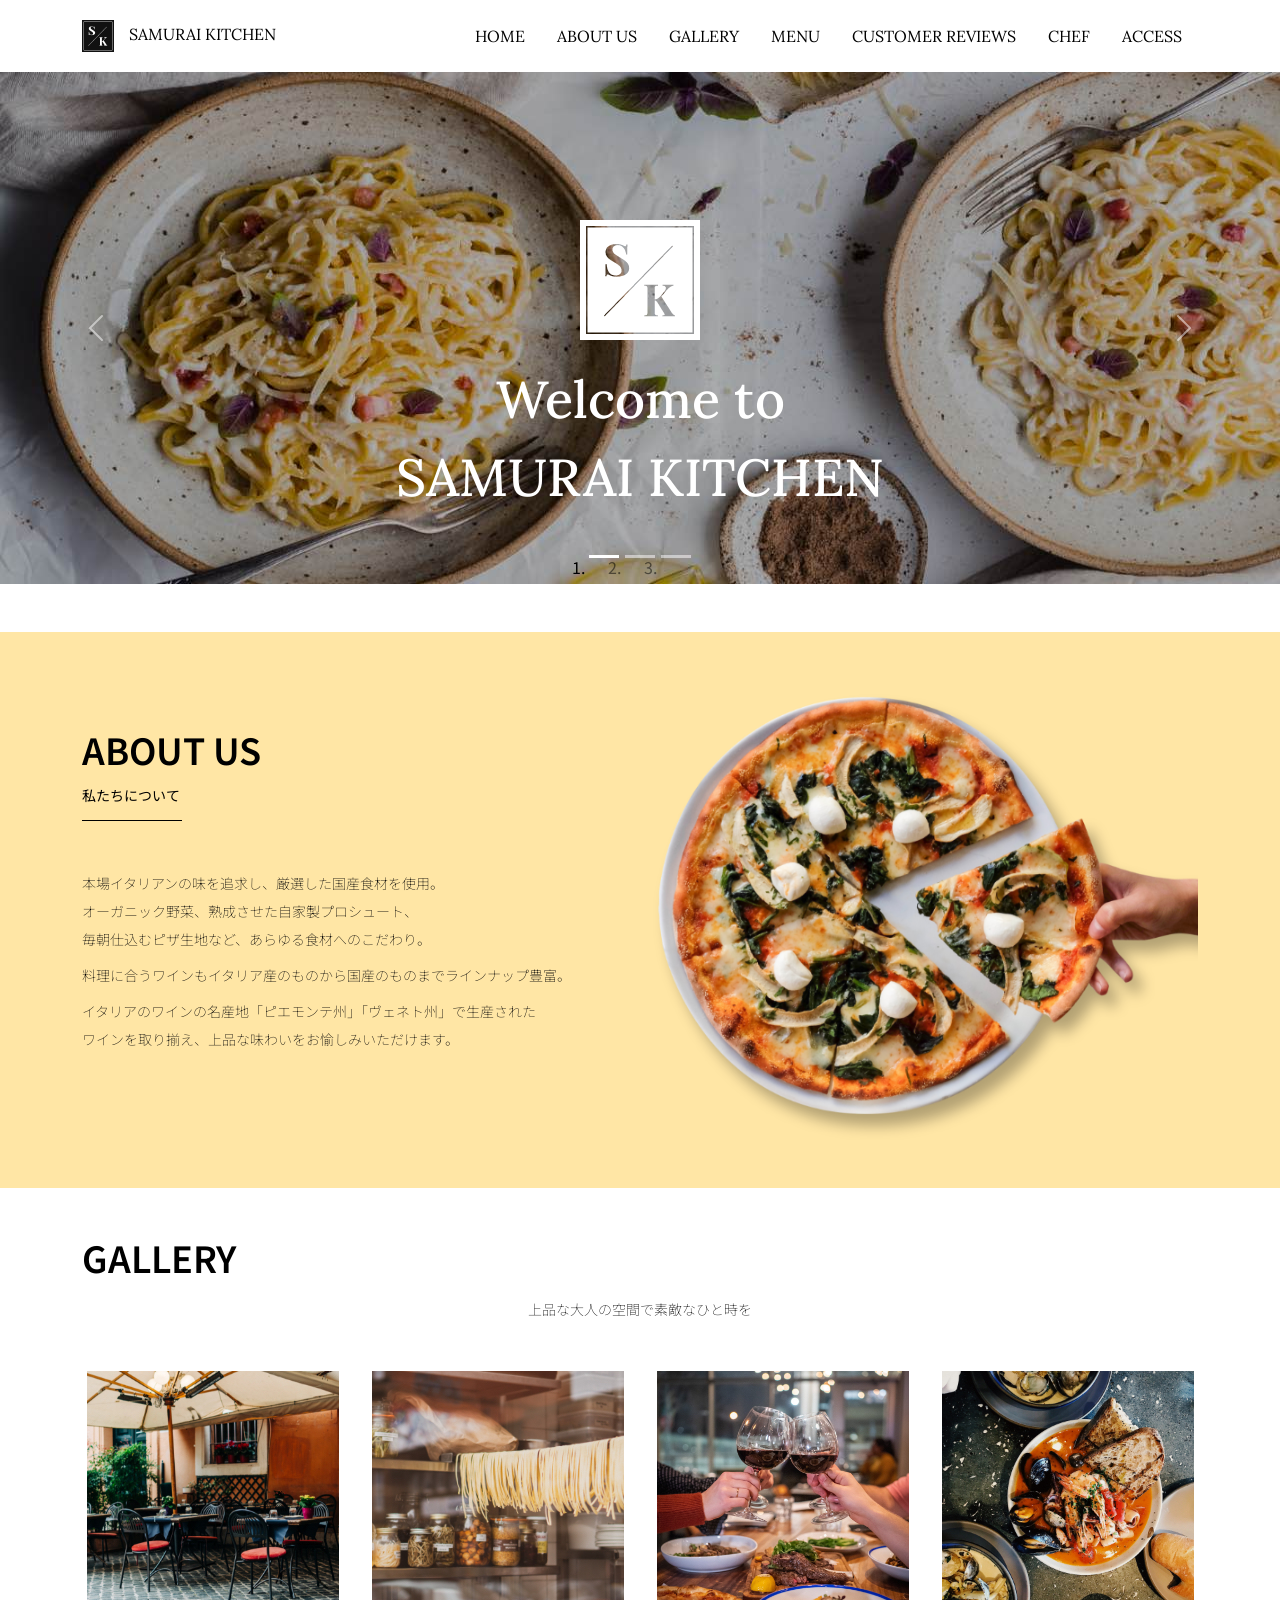
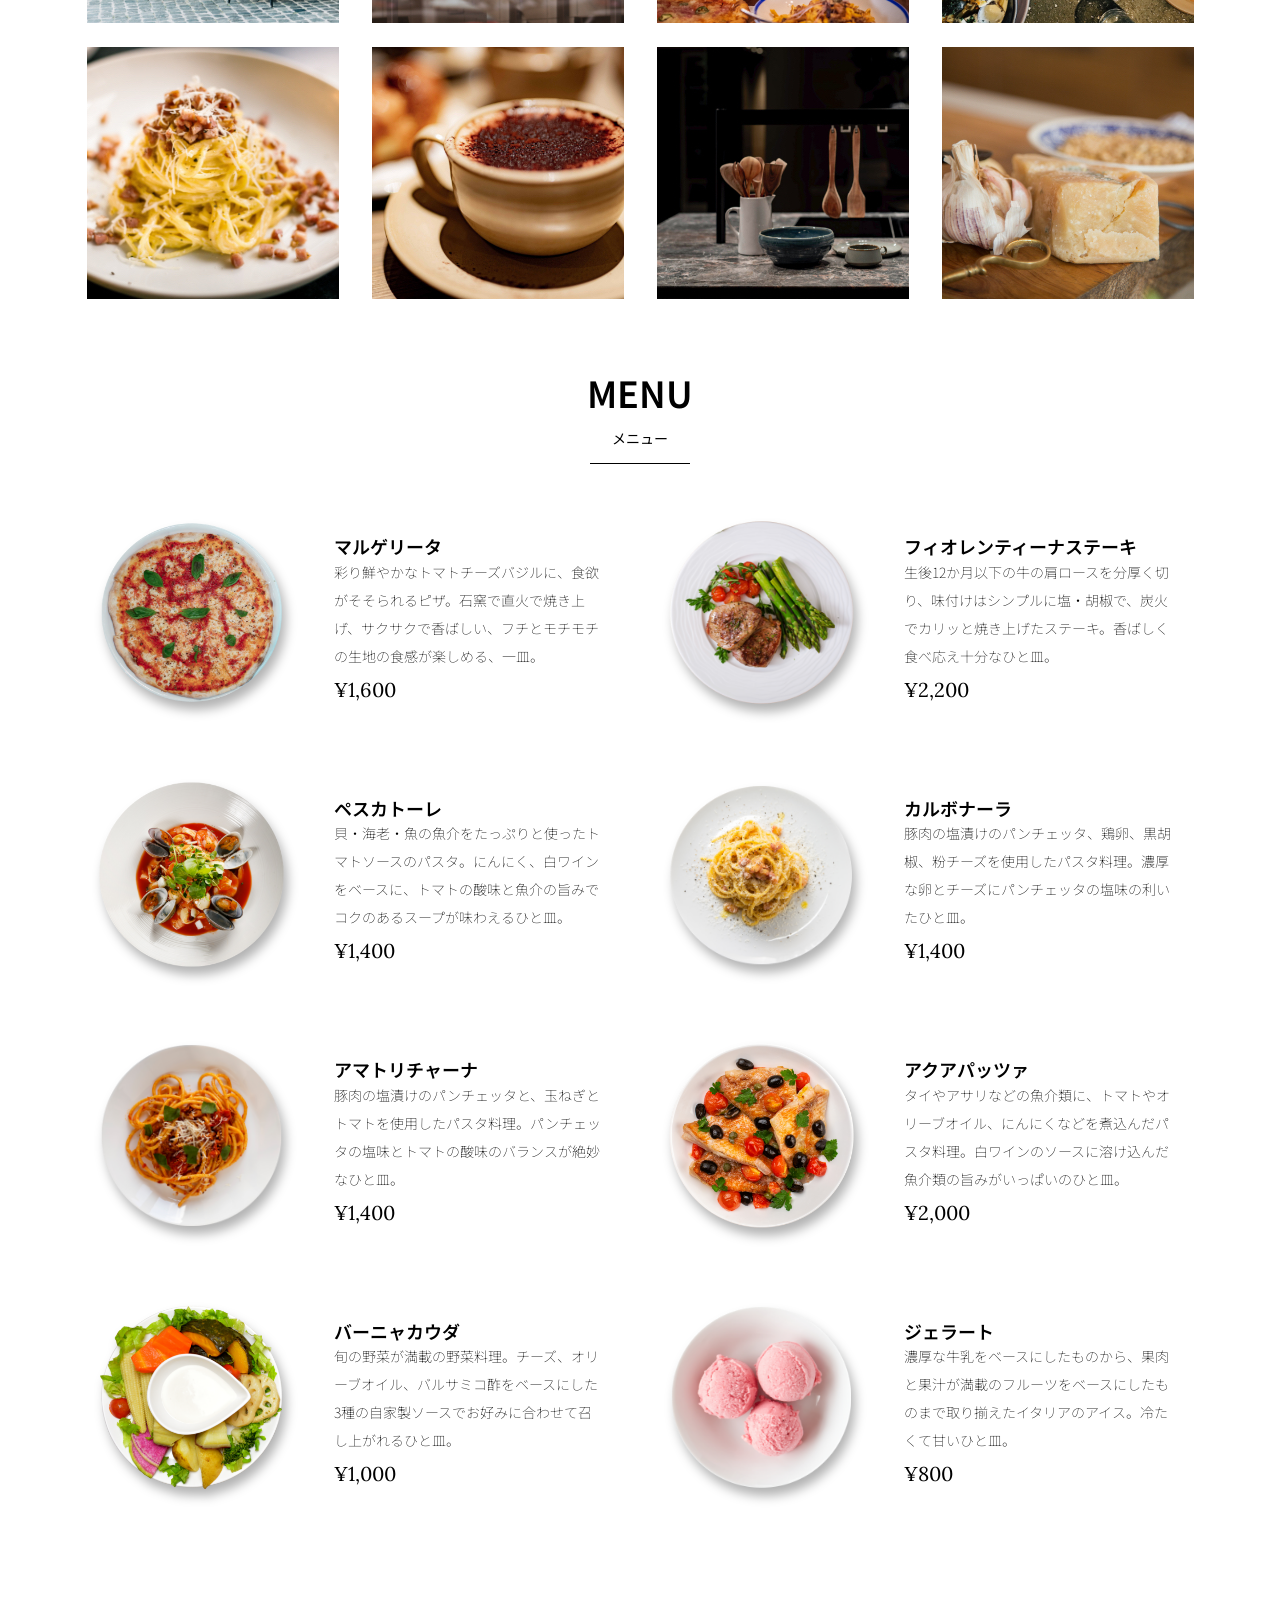
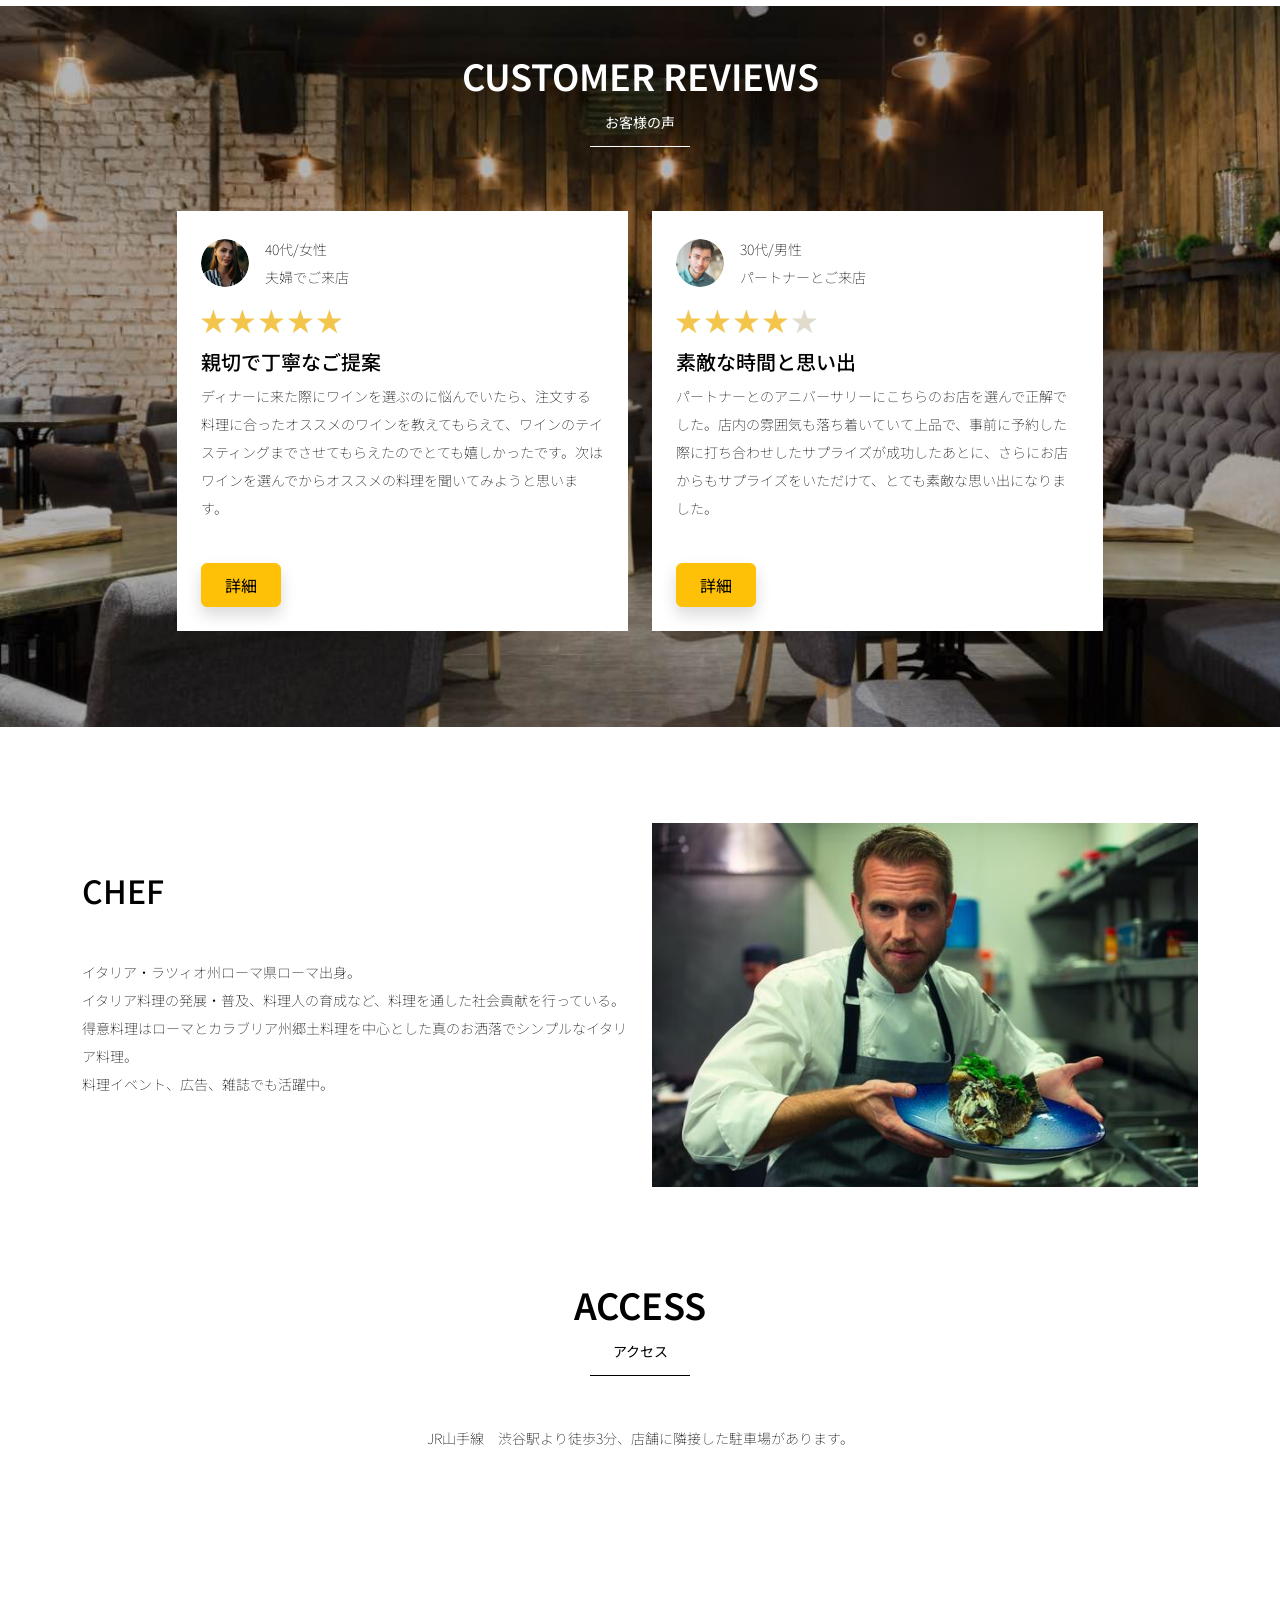
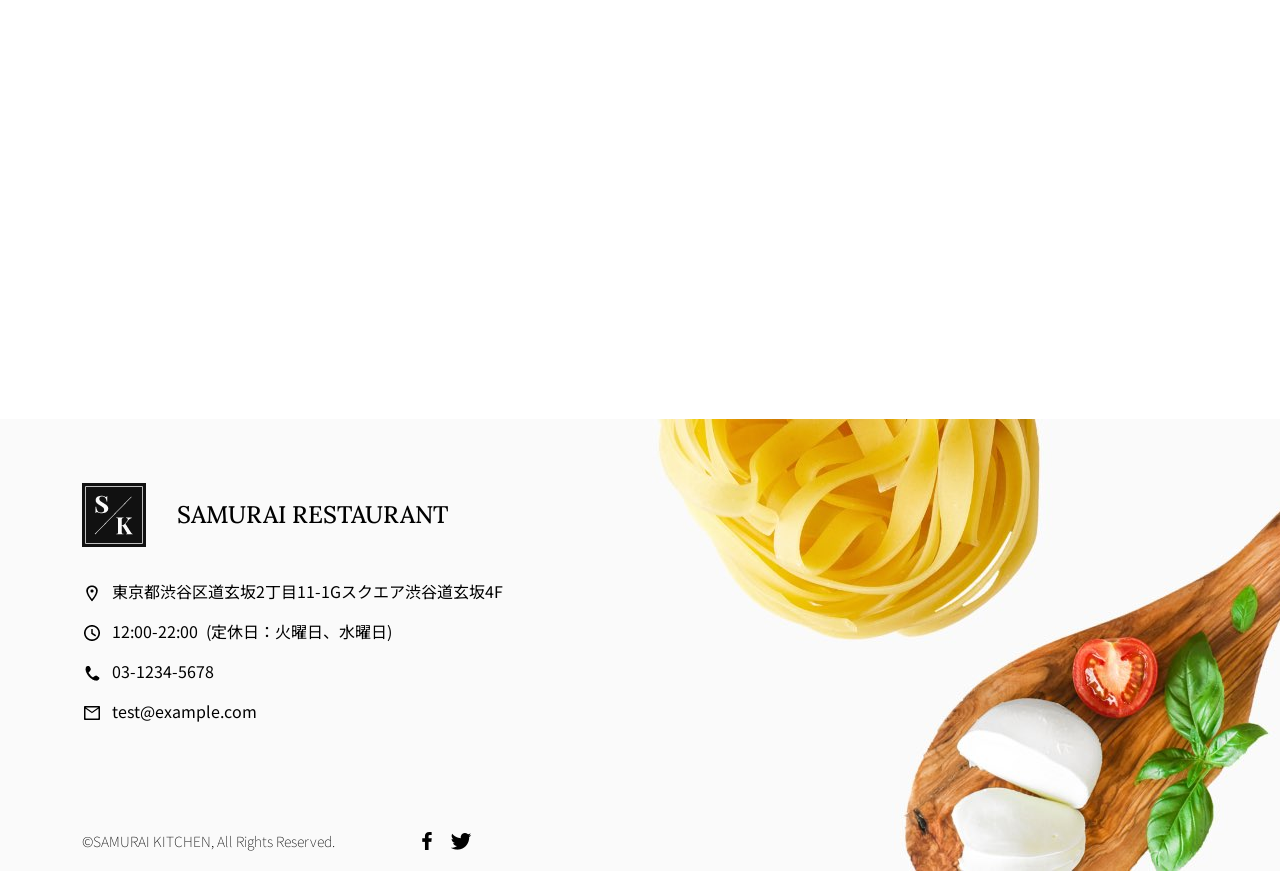
==== kadai_015/index.html @ dfa83aef "Add files via upload" ====
<!doctype html>
<html lang="ja">

<head>
  <meta charset="utf-8">
  <meta name="viewport" content="width=device-width, initial-scale=1">
  <meta name="description" content="">
  <meta name="author" content="SAMURAI ENGINEER">
  <title>SAMURAI XD_HTML教材</title>
  <!-- ************************************************ bootstrap.min.cssの読み込み -->
  <link href="https://cdn.jsdelivr.net/npm/bootstrap@5.0.0-beta1/dist/css/bootstrap.min.css" rel="stylesheet"
    integrity="sha384-giJF6kkoqNQ00vy+HMDP7azOuL0xtbfIcaT9wjKHr8RbDVddVHyTfAAsrekwKmP1" crossorigin="anonymous">
  <!-- ************************************************ bootstrap.bundle.min.jsの読み込み -->
  <script src="https://cdn.jsdelivr.net/npm/bootstrap@5.0.0-beta1/dist/js/bootstrap.bundle.min.js"
    integrity="sha384-ygbV9kiqUc6oa4msXn9868pTtWMgiQaeYH7/t7LECLbyPA2x65Kgf80OJFdroafW" crossorigin="anonymous" defer>
  </script>

  <!-- ************************************************ Google Font読み込み -->
  <link rel="preconnect" href="https://fonts.gstatic.com">
  <link href="https://fonts.googleapis.com/css2?family=Lora&display=swap" rel="stylesheet">
  <link href="https://fonts.googleapis.com/css2?family=Noto+Sans+JP:wght@300&display=swap" rel="stylesheet">
  <!-- ************************************************ Font Awesome -->
  <link rel="stylesheet" href="https://use.fontawesome.com/releases/v5.1.0/css/all.css"
    integrity="sha384-lKuwvrZot6UHsBSfcMvOkWwlCMgc0TaWr+30HWe3a4ltaBwTZhyTEggF5tJv8tbt" crossorigin="anonymous">
  <!-- ************************************************今回作成する styles.cssの読み込み -->
  <link href="stylesheet/style.css" rel="stylesheet">
  <!-- ************************************************  -->
</head>

<body>
  <main>
        <!-- ナビゲーションバー開始 -->
   <nav class="navbar navbar-expand-lg">
     <div class="container">
       <a class="navbar-brand my_navbar_brand">
         <img class="img-fluid navbar_brand_logo" src="img/site_logo.png" alt="サイトアイコン"><span>SAMURAI KITCHEN</span>
       </a>
       <div class="navbar-toggler hamburger_menu" data-bs-toggle="collapse" data-bs-target="#navbarNav"
         　aria-controls="navbarNav" aria-expanded="false" aria-label="Toggle navigation">
         <input type="checkbox" id="hamburger_btn_check">
         <label for="hamburger_btn_check" class="hamburger_btn">
           <img class="btn_open" src="img/button_open.png" alt="ナビゲーションバーのボタン">
           <img class="btn_close" src="img/button_close.png" alt="ナビゲーションバーのボタン">
         </label>
       </div>
       <div class="collapse navbar-collapse justify-content-end" id="navbarNav">
         <ul class="navbar-nav">
           <li class="nav-item px-2">
             <a class="nav-link my_nav_link my-2" aria-current="page" href="#">HOME</a>
           </li>

           <li class="nav-item px-2">
             <a class="nav-link my_nav_link my-2" href="#about">ABOUT US</a>
           </li>

           <li class="nav-item px-2">
             <a class="nav-link my_nav_link my-2" href="#gallery">GALLERY</a>
           </li>

           <li class="nav-item px-2">
             <a class="nav-link my_nav_link my-2" href="#menu">MENU</a>
           </li>

           <li class="nav-item px-2">
             <a class="nav-link my_nav_link my-2" href="#review">CUSTOMER REVIEWS</a>
           </li>

            <li class="nav-item px-2">
             <a class="nav-link my_nav_link my-2" href="#chef">CHEF</a>
           </li>

           <li class="nav-item px-2">
             <a class="nav-link my_nav_link my-2" href="#access">ACCESS</a>
           </li>
             
         </ul>
       </div>
     </div>
   </nav>
<!-- ナビゲーションバー終了 -->
  <!-- カルーセル開始 -->

   <!-- カルーセル部分 -->
   <!-- idのmyCarouselはインジケーター部分のdata-bs-targetと紐付く必要がある。mb-5で下方向に余白追加。 -->
   <div id="myCarousel" class="carousel slide mb-5" data-bs-ride="carousel">

     <!-- インジケーター部分 -->
     <ol class="carousel-indicators">
       <!-- この箇所と前述のidは紐付いている。data-bs-slide-toの番号がカルーセルの順番。 -->
       <li data-bs-target="#myCarousel" data-bs-slide-to="0" class="active"></li>
       <li data-bs-target="#myCarousel" data-bs-slide-to="1"></li>
       <li data-bs-target="#myCarousel" data-bs-slide-to="2"></li>
     </ol>

 

  <!-- carousel-inner -->
  <div class="carousel-inner">
    <div class="carousel-item active">
      <img src="img/slider-1.jpg" alt="SAMURAI KITCHEN-1">
      <div class="carousel-caption">
        <h1 class="my_carousel_caption">
          Welcome to<br>
          SAMURAI KITCHEN
        </h1>
      </div>
    </div>

    <div class="carousel-item">
      <img src="img/slider-2.jpg" alt="サンプル画像">
      <div class="carousel-caption">
        <h1 class="my_carousel_caption">
          The fabulous combination of&nbsp;wine&nbsp;and&nbsp;food
        </h1>
      </div>
    </div>

    <div class="carousel-item">
      <img src="img/slider-3.jpg" alt="サンプル画像">
      <div class="carousel-caption">
        <h1 class="my_carousel_caption">
          Get the Italian taste<br>
          at the SAMURAI&nbsp;KITCHEN
        </h1>
      </div>
    </div>
  </div>

  <!-- コントロールボタン 左側 -->
  <a class="carousel-control-prev" href="#myCarousel" role="button" data-bs-slide="prev">
    <span class="carousel-control-prev-icon" aria-hidden="true"></span>
    <span class="visually-hidden">Previous</span>
  </a>

  <!-- コントロールボタン 右側 -->
  <a class="carousel-control-next" href="#myCarousel" role="button" data-bs-slide="next">
    <span class="carousel-control-next-icon" aria-hidden="true"></span>
    <span class="visually-hidden">Next</span>
  </a>
</div>
<!-- カルーセル終了 -->
 

    <!-- ************************************************ アバウトセクション開
      -->
   
    <section class="about_us_bg" id="about">
      
<!--コンテンツの中央揃え。上下方向にパディング（サイズ5）。下方向にマージン（サイズ5）。 -->
     <div class="container py-5 mb-5">

       <!-- rowクラス（行） -->
       <div class="row">

         <!-- 左側カラム（6/12分割） -->
         <div class="col-lg-6 text-left">

           <!-- 上下方向にパディング（サイズ5） -->
           <div class="py-5">

             <!-- 下方向にマージン（サイズ5） -->
             <h2 class="section_title about mb-5">
               ABOUT US
             </h2>
             <!-- 下方向にマージン（サイズ2） -->
             <p class="mb-2">
               本場イタリアンの味を追求し、厳選した国産食材を使用。<br>
               オーガニック野菜、熟成させた自家製プロシュート、<br>
               毎朝仕込むピザ生地など、あらゆる食材へのこだわり。<br>
             </p>

             <!-- 下方向にマージン（サイズ2） -->
             <p class="mb-2">
               料理に合うワインもイタリア産のものから国産のものまでラインナップ豊富。<br>
             </p>

             <!-- 下方向にマージン（サイズ2） -->
             <p class="mb-2">
               イタリアのワインの名産地「ピエモンテ州」「ヴェネト州」で生産された<br>
               ワインを取り揃え、上品な味わいをお愉しみいただけます。<br>
             </p>
           </div>
         </div>

         <!-- 右側カラム（6/12分割） -->
         <div class="col-lg-6">

           <!-- 画像を配置 -->
           <img src="img/img-about-us.png" class="img-fluid" alt="pizza">
         </div>
       </div>
     </div>

    </section>
    <!-- ************************************************ アバウトセクション終了 -->

    <!-- ************************************************ ギャラリーセクション開始 -->
    <section id="gallery">
<div class="container mb-5">
       <h2 class="mb-3 section_title">GALLERY</h2>
       <p class="text-center mb-5">
         上品な大人の空間で素敵なひと時を
       </p>

       <div class="row">
         <div class="col-6 col-lg-3 mb-4 d-flex justify-content-center">
           <img class="img-fluid" src="img/gallery-1.jpg" alt="サンプル画像">
         </div>

         <div class="col-6 col-lg-3 mb-4 d-flex justify-content-center">
           <img class="img-fluid" src="img/gallery-2.jpg" alt="サンプル画像">
         </div>

         <div class="col-6 col-lg-3 mb-4 d-flex justify-content-center">
           <img class="img-fluid" src="img/gallery-3.jpg" alt="サンプル画像">
         </div>

        <div class="col-6 col-lg-3 mb-4 d-flex justify-content-center">
           <img class="img-fluid" src="img/gallery-4.jpg" alt="サンプル画像">
         </div>

         <div class="col-6 col-lg-3 mb-4 d-flex justify-content-center">
           <img class="img-fluid" src="img/gallery-5.jpg" alt="サンプル画像">
         </div>

         <div class="col-6 col-lg-3 mb-4 d-flex justify-content-center">
           <img class="img-fluid" src="img/gallery-6.jpg" alt="サンプル画像">
         </div>

         <div class="col-6 col-lg-3 mb-4 d-flex justify-content-center">
           <img class="img-fluid" src="img/gallery-7.jpg" alt="サンプル画像">
         </div>

         <div class="col-6 col-lg-3 mb-4 d-flex justify-content-center">
           <img class="img-fluid" src="img/gallery-8.jpg" alt="サンプル画像">
         </div>

       </div>
     </div>
    </section>
    <!-- ************************************************ ギャラリーセクション終了 -->
 
    <!-- ************************************************ メニューセクション -->
    <section id="menu">


      <!-- メニューセクション -->
    <section id="menu">
      <div class="container">
        <div class="row">
          <div class="col-lg-12">
            <h2 class="section_title menu text-center mb-5">MENU</h2>
          </div>
        </div>
      </div>

      <div class="container mb-5">
        <div class="row">
          <div class="col-12 col-lg-6">
            <div class="row g-0 mb-4">
              <div class="col-12 col-lg-5 text-center">
                <img src="img/margherita.png" class="img-fluid" alt="マルゲリータ">
              </div>
              <div class="col-12 col-lg-7 p-4">
              <h4 class="mb-0 menu_title">マルゲリータ</h4>
                <p class="my-auto">彩り鮮やかなトマトチーズバジルに、食欲がそそられるピザ。石窯で直火で焼き上げ、サクサクで香ばしい、フチとモチモチの生地の食感が楽しめる、一皿。</p>
                <p class="menu_price">¥1,600</p>
              </div>
            </div>
          </div>

          <div class="col-12 col-lg-6">
            <div class="row g-0 mb-4">
              <div class="col-12 col-lg-5 text-center">
              <img src="img/steak.png" class="img-fluid" alt="フィオレンティーナステーキ">
              </div>
              <div class="col-12 col-lg-7 p-4">
                <h4 class="mb-0 menu_title">フィオレンティーナステーキ</h4>
                <p class="my-auto">生後12か月以下の牛の肩ロースを分厚く切り、味付けはシンプルに塩・胡椒で、炭火でカリッと焼き上げたステーキ。香ばしく食べ応え十分なひと皿。</p>
                <p class="menu_price">¥2,200</p>
              </div>
            </div>
          </div>

          <div class="col-12 col-lg-6">
            <div class="row g-0 mb-4">
              <div class="col-12 col-lg-5 text-center">
                <img src="img/pescatore.png" class="img-fluid" alt="ペスカトーレ">
              </div>
              <div class="col-12 col-lg-7 p-4">
                <h4 class="mb-0 menu_title">ペスカトーレ</h4>
                <p class="my-auto">貝・海老・魚の魚介をたっぷりと使ったトマトソースのパスタ。にんにく、白ワインをベースに、トマトの酸味と魚介の旨みでコクのあるスープが味わえるひと皿。</p>
                <p class="menu_price">¥1,400</p>
              </div>
            </div>
          </div>

          <div class="col-12 col-lg-6">
            <div class="row g-0 mb-4">
              <div class="col-12 col-lg-5 text-center">
                <img src="img/carbonara.png" class="img-fluid" alt="カルボナーラ">
              </div>
              <div class="col-12 col-lg-7 p-4">
                <h4 class="mb-0 menu_title">カルボナーラ</h4>
                <p class="my-auto">豚肉の塩漬けのパンチェッタ、鶏卵、黒胡椒、粉チーズを使用したパスタ料理。濃厚な卵とチーズにパンチェッタの塩味の利いたひと皿。</p>
                <p class="menu_price">¥1,400</p>
              </div>
            </div>
          </div>

          <div class="col-12 col-lg-6">
            <div class="row g-0 mb-4">
              <div class="col-12 col-lg-5 text-center">
                <img src="img/amatriciana.png" class="img-fluid" alt="アマトリチャーナ">
              </div>
              <div class="col-12 col-lg-7 p-4">
                <h4 class="mb-0 menu_title">アマトリチャーナ</h4>
                <p class="my-auto">豚肉の塩漬けのパンチェッタと、玉ねぎとトマトを使用したパスタ料理。パンチェッタの塩味とトマトの酸味のバランスが絶妙なひと皿。</p>
                <p class="menu_price">¥1,400</p>
              </div>
            </div>
          </div>

          <div class="col-12 col-lg-6">
            <div class="row g-0 mb-4">
              <div class="col-12 col-lg-5 text-center">
                <img src="img/acqua-pazza.png" class="img-fluid" alt="アクアパッツァ">
              </div>
              <div class="col-12 col-lg-7 p-4">
                <h4 class="mb-0 menu_title">アクアパッツァ</h4>
                <p class="my-auto">タイやアサリなどの魚介類に、トマトやオリーブオイル、にんにくなどを煮込んだパスタ料理。白ワインのソースに溶け込んだ魚介類の旨みがいっぱいのひと皿。</p>
                <p class="menu_price">¥2,000</p>
              </div>
            </div>
          </div>

          <div class="col-12 col-lg-6">
            <div class="row g-0 mb-4">
              <div class="col-12 col-lg-5 text-center">
                <img src="img/bagna-cauda.png" class="img-fluid" alt="バーニャカウダ">
              </div>
              <div class="col-12 col-lg-7 p-4">
                <h4 class="mb-0 menu_title">バーニャカウダ</h4>
                <p class="my-auto">旬の野菜が満載の野菜料理。チーズ、オリーブオイル、バルサミコ酢をベースにした3種の自家製ソースでお好みに合わせて召し上がれるひと皿。</p>
                <p class="menu_price">¥1,000</p>
              </div>
            </div>
          </div>

          <div class="col-12 col-lg-6">
            <div class="row g-0 mb-4">
              <div class="col-12 col-lg-5 text-center">
                <img src="img/gelato.png" class="img-fluid" alt="ジェラート">
              </div>
              <div class="col-12 col-lg-7 p-4">
                <h4 class="mb-0 menu_title">ジェラート</h4>
                <p class="my-auto">濃厚な牛乳をベースにしたものから、果肉と果汁が満載のフルーツをベースにしたものまで取り揃えたイタリアのアイス。冷たくて甘いひと皿。</p>
                <p class="menu_price">¥800</p>
              </div>
            </div>
          </div>
        </div>
      </div>
 </section>
    <!-- ************************************************ メニューセクション終了 -->

    <!-- ************************************************ レビューセクション開始 -->
    <section id="review">
<section id="review">
      <div class="review_wrapper">
        <div class="container py-5 mb-5">
          <div class="text-center mb-5">
            <h2 class="section_title review text-center text-white">CUSTOMER REVIEWS</h2>
          </div>
          <div class="row pb-5 justify-content-center">
            <div class="col-12 col-lg-5 mt-3">
              <div class="bg-white h_420">
                <div class="p-4">
                  <div class="d-flex align-items-center">
                    <img src="img/customer-woman.png" class="reviewer_img" alt="サンプル画像">
                    <div>
                      <p class="my-0">40代/女性</p>
                      <p class="my-0">夫婦でご来店</p>
                    </div>
                  </div>
                  <div class="my-3">
                    <img src="img/star-point.png" class="star_img" alt="star">
                    <img src="img/star-point.png" class="star_img" alt="star">
                    <img src="img/star-point.png" class="star_img" alt="star">
                    <img src="img/star-point.png" class="star_img" alt="star">
                    <img src="img/star-point.png" class="star_img" alt="star">
                  </div>
                  <h5>親切で丁寧なご提案</h5>
                  <p>
                    ディナーに来た際にワインを選ぶのに悩んでいたら、注文する料理に合ったオススメのワインを教えてもらえて、ワインのテイスティングまでさせてもらえたのでとても嬉しかったです。次はワインを選んでからオススメの料理を聞いてみようと思います。
                  </p>
                  <button type="button" class="btn btn-warning shadow fix_bottom">詳細</button>
                </div>
              </div>
            </div>
            <div class="col-12 col-lg-5 mt-3">
              <div class="bg-white h_420">
                <div class="p-4">
                  <div class="d-flex align-items-center">
                    <img src="img/customer-man.png" class="reviewer_img" alt="サンプル画像">
                    <div>
                      <p class="my-0">30代/男性</p>
                      <p class="my-0">パートナーとご来店</p>
                    </div>
                  </div>
                  <div class="my-3">
                    <img src="img/star-point.png" class="star_img" alt="star">
                    <img src="img/star-point.png" class="star_img" alt="star">
                    <img src="img/star-point.png" class="star_img" alt="star">
                    <img src="img/star-point.png" class="star_img" alt="star">
                    <img src="img/star-no-point.png" class="star_img" alt="no-star">
                  </div>
                  <h5>素敵な時間と思い出</h5>
                  <p>
                    パートナーとのアニバーサリーにこちらのお店を選んで正解でした。店内の雰囲気も落ち着いていて上品で、事前に予約した際に打ち合わせしたサプライズが成功したあとに、さらにお店からもサプライズをいただけて、とても素敵な思い出になりました。
                  </p>
                  <button type="button" class="btn btn-warning shadow fix_bottom">詳細</button>
                </div>
              </div>
            </div>
          </div>
        </div>
      </div>
    </section>
    <!-- ************************************************ レビューセクション終了 -->
    <!--************************************************ section chef-->
    <section id="c">

     <!--コンテンツの中央揃え。上下方向にパディング（サイズ5）。下方向にマージン（サイズ5）。 -->
     <div class="container py-5 mb-5">

       <!-- rowクラス（行） -->
       <div class="row">

         <!-- 左側カラム（6/12分割） -->
         <div class="col-lg-6 text-left">

           <!-- 上下方向にパディング（サイズ5） -->
           <div class="py-5">

             <!-- 下方向にマージン（サイズ5） -->
             <h2 class=" mb-5">
              CHEF
             </h2>
             <!-- 下方向にマージン（サイズ2） -->
             <p class="mb-2">
               イタリア・ラツィオ州ローマ県ローマ出身。<br>
               イタリア料理の発展・普及、料理人の育成など、料理を通した社会貢献を行っている。<br>
               得意料理はローマとカラブリア州郷土料理を中心とした真のお洒落でシンプルなイタリア料理。<br>
               料理イベント、広告、雑誌でも活躍中。
             </p>
             
           </div>
         </div>

         <!-- 右側カラム（6/12分割） -->
         <div class="col-lg-6">

           <!-- 画像を配置 -->
           <img src="img/chef.jpg" class="img-fluid" alt="pizza">
         </div>
       </div>
     </div>

      </section>
    <!-- ************************************************ アクセスセクション開始 -->
    <section id="access">
<div class="container">

       <div class="row">
         <div class="col-lg-12 text-center mb-5">
           <h2 class="section_title text-center access mb-5">ACCESS</h2>
           <p>JR山手線　渋谷駅より徒歩3分、店舗に隣接した駐車場があります。</p>
         </div>
       </div>
     </div>

     <div class="container mb-5 px-2">
       <!-- この部分にマップを配置 -->
      <iframe src="https://www.google.com/maps/embed?pb=!1m18!1m12!1m3!1d3241.27895154905!2d139.7494937!3d35.6701328!2m3!1f0!2f0!3f0!3m2!1i1024!2i768!4f13.1!3m3!1m2!1s0x60188b602972bb83%3A0xa6b553df33a5bd04!2zU0FNVVJBSSBFTkdJTkVFUiDkvo3jgqjjg7Pjgrjjg4vjgqI!5e0!3m2!1sja!2sjp!4v1783927412926!5m2!1sja!2sjp"
         class="w-100" style="height: 50vh;" loading="lazy"></iframe>
         
         </div>
    </section>
    <!-- ************************************************ アクセスセクション終了 -->


    <!-- ************************************************ フッター開始 -->
     <footer id="footer">
      <div class="container">
        <div class="row">
          <div class="col-12 col-lg-6 position-relative">
            <div class="row pt-5">
              <div class="col-lg-2 text-center my-3">
                <img class="img-fluid footer_brand_logo" src="img/site_logo.png" alt="サンプル画像">
              </div>
              <div class="col-lg-10 align-self-center my-3">
                <h2 class="m-0 footer_text">SAMURAI RESTAURANT</h2>
              </div>
            </div>

            <div class="restaurant_info py-3">
              <div class="d-flex mb-3">
                <img src="img/icon-Marker.png" alt="marker">
                <p class="p-0 m-0">東京都渋谷区道玄坂2丁目11-1Gスクエア渋谷道玄坂4F</p>
              </div>
              <div class="d-flex mb-3">
                <img src="img/icon-Clock.png" alt="clock">
                <p class="p-0 m-0">12:00-22:00&nbsp;&nbsp;(定休日：火曜日、水曜日)</p>
              </div>
              <div class="d-flex mb-3">
                <img src="img/icon-Phone.png" alt="phone">
                <p class="p-0 m-0">03-1234-5678</p>
              </div>
              <div class="d-flex mb-3">
                <img src="img/icon-Mail.png" alt="mail">
                <p class="p-0 m-0">test@example.com</p>
              </div>
            </div>

            <div class="copy_right align-items-center">
              <p>
                ©SAMURAI KITCHEN, All Rights Reserved.
              </p>
              <img src="img/icon-facebook.png" class="sns_img" alt="facebook">
              <img src="img/icon-twitter.png" class="sns_img" alt="twitter">
            </div>
          </div>

          <div class="col-12 col-lg-6 d-none d-lg-block">
            <img src="img/background-footer.jpg" alt="背景画像">
          </div>
        </div>
      </div>
    </footer>
    <!-- ************************************************ フッター終了 -->
  </main>
</body>

</html>
---- kadai_015/stylesheet/style.css ----
/* ----------------------------------------------- 共通 */
html,
body {
  overflow-x: hidden;
}

body {
  color: #000000;
  font-family: 'Noto Sans JP', sans-serif;
  padding-bottom: 0;

}

p {
  line-height: 2.0em;
  font-weight: 100;
  font-style: normal;
  font-size: 14px;

}

.section_title {
   /* フォントサイズ36px */
   font-size: 36px;
 
   /* フォントの太さ600 標準は400です */
   font-weight: 600;
 }
.section_title::after {
 
   /* 疑似要素はデフォルトでインライン要素のためブロック要素に変更 */
   display: block;
 
   /* サブタイトル文字の大きさや余白を設定 */
   font-size: 14px;
   font-weight: 400;
   padding: 16px 0 16px;
 
   /* 下線の幅を100pに設定 */
   width: 100px;
 
   /* 下線を直線・1px・黒色に設定 */
   border-bottom: solid 1px #000000;
 }

/* ----------------------------------------------- ナビゲーションバー */
.navbar_brand_logo {

  /* サイズを32pxの正方形へ変更 */
  width: 32px;
  height: 32px;

  /* imgはインライン要素なのでインラインブロックに設定 */
  display: inline-block;

  /* "SAMURAI KITCHEN" 文字との空白を15pxに設定 */
  margin-right: 15px;

}
.my_navbar_brand,
.my_nav_link {

  /* フォントサイズを16pxに設定 */
  font-size: 16px;

  /* フォントをserif体に設定 */
  font-family: 'Lora', serif;

  /* フォント色を黒色に設定 */
  color: #000000 !important;

}

/* Bootstrapのボタンに初期設定されている周囲のborder（枠線）を消す */
.navber-toggler{
padding: 0 !important
border:none;}
/* Bootstrapのボタンに初期設定されている周囲のborder（枠線）を消す */
.navbar-togglar {
  padding: 0 !important;
  border: none;
}

/* ハンバーガーボタンがチェック状態である（押されている）とき、閉じるボタン（×）を表示する */
#hamburger_btn_check:checked~.hamburger_btn .btn_close {
  display: block;
}

/* ハンバーガーボタンがチェック状態である（押されている）とき、ハンバーガーボタンを表示しない */
#hamburger_btn_check:checked~.hamburger_btn .btn_open {
  display: none;
}

/* 最初に表示した時は、閉じるボタン（×）は表示しない */
.btn_close {
  display: none;
}

/* ハンバーガーボタンが押されているかを判断するためのチェックボックスは隠す */
#hamburger_btn_check {
  display: none;
}
/* ----------------------------------------------- カル-セル */
.my_carousel_caption {
  
  /* フォントサイズ52px */
  font-size: 52px;

  /* 上下に余白追加 */
  padding-top: 1.25rem;
  padding-bottom: 1.25rem;

  /* フォント色は白色 */
  color: #fff;

  /* テキスト中央揃え */
  text-align: center;
  font-family: 'Lora', serif;
  line-height: 1.5em;
}

/* 疑似要素*/
.my_carousel_caption::before {
  content: url(../img/logoSymbol_White.png);
  display: block;
}
@media screen and (max-width:375px) {
  .my_carousel_caption { font-size: 27px;
  }
}
/* carousel-itemの高さを32remに指定 */
.carousel-item {
  height: 32rem;
}

/*carousel-item直下の子要素imgタグに設定 */
.carousel-item>img {

  /* 絶対位置を指定 */
  position: absolute;
  top: 0;
  left: 0;
  min-width: 100%;

  /* 高さはcarousel-itemに揃える */
  height: 32rem;
}
  

/* ----------------------------------------------- アバウト */
.about::after {
   content: "私たちについて";
 }

.about_us_bg {
   background-color: #FFE6A5;
 }



/* ----------------------------------------------- ギャラリー */

.gallery::after {
  content: "ギャラリー";
  margin: 0 auto 0;
}



/* ----------------------------------------------- メニュー */

.menu::after {
  content: "メニュー";
  margin: 0 auto 0;
}
.menu_title {
  font-size: 18px;
  font-weight: 600;
  font-style: normal;
}

.menu_price {
  font-size: 20px;
  font-weight: 400;
  font-family: 'Lora', serif;
}

/* ----------------------------------------------- レビュー */
.review_wrapper {
  background-image: url(../img/background-reviews.jpg);
  background-repeat: no-repeat;
  background-size: cover;
}

.review::after {
  content: "お客様の声";
  margin: 0 auto 0;
  border-bottom: solid 1px #FFFFFF;
}

.h_420 {
  height: 420px;
  position: relative;
}

.reviewer_img {
  width: 48px;
  height: 48px;
  border-radius: 50%;
  margin-right: 16px;
}

.star_img {
  width: 25px;
  height: 25px;
}

.fix_bottom {
  position: absolute;
  width: 80px;
  height: 44px;
  left: 24px;
  bottom: 24px;
}

/*----------------------------------------------chef--*/
 .c::after {
  content: "シェフ";
}

.c {
  background-color:  #fdf5e6;
}

/* ----------------------------------------------- アクセス */

.access::after {
  content: "アクセス";
  margin: 0 auto 0;
}


/* ----------------------------------------------- フッター */
#footer {
  background-color: #FAFAFA;
}

.copy_right {
  font-size: 14px;
  position: absolute;
  bottom: 1rem;
  left: 12px;
  display: flex;
}

.copy_right>p {
  margin-right: 5rem;
  margin-bottom: 0;
}

.copy_right>img.sns_img {
  height: 24px;
  width: 24px;
  margin-right: 10px;
  margin-top: 0;
}

.restaurant_info p {
  font-weight: 400;
  line-height: 1.5;
  font-size: 16px;
}

.restaurant_info img {
  width: 20px;
  height: 20px;
  margin-right: 10px;
  line-height: 1.5;
  margin-top: auto;
}

.footer_brand_logo {
  width: 64px;
  height: 64px;
  display: inline-block;
  margin-right: 15px;
}

.footer_text {
  font-size: 24px;
  font-family: 'Lora', serif;
}

@media screen and (max-width: 991px) {
  .footer_text,
  .copy_right {
    margin-top: 2rem;
    text-align: center;
    position: relative;
  }

  .copy_right>p,img {
    margin-right: 1rem;
    font-size: 14px;
    margin: 0;
    line-height: 35px;
  }
}
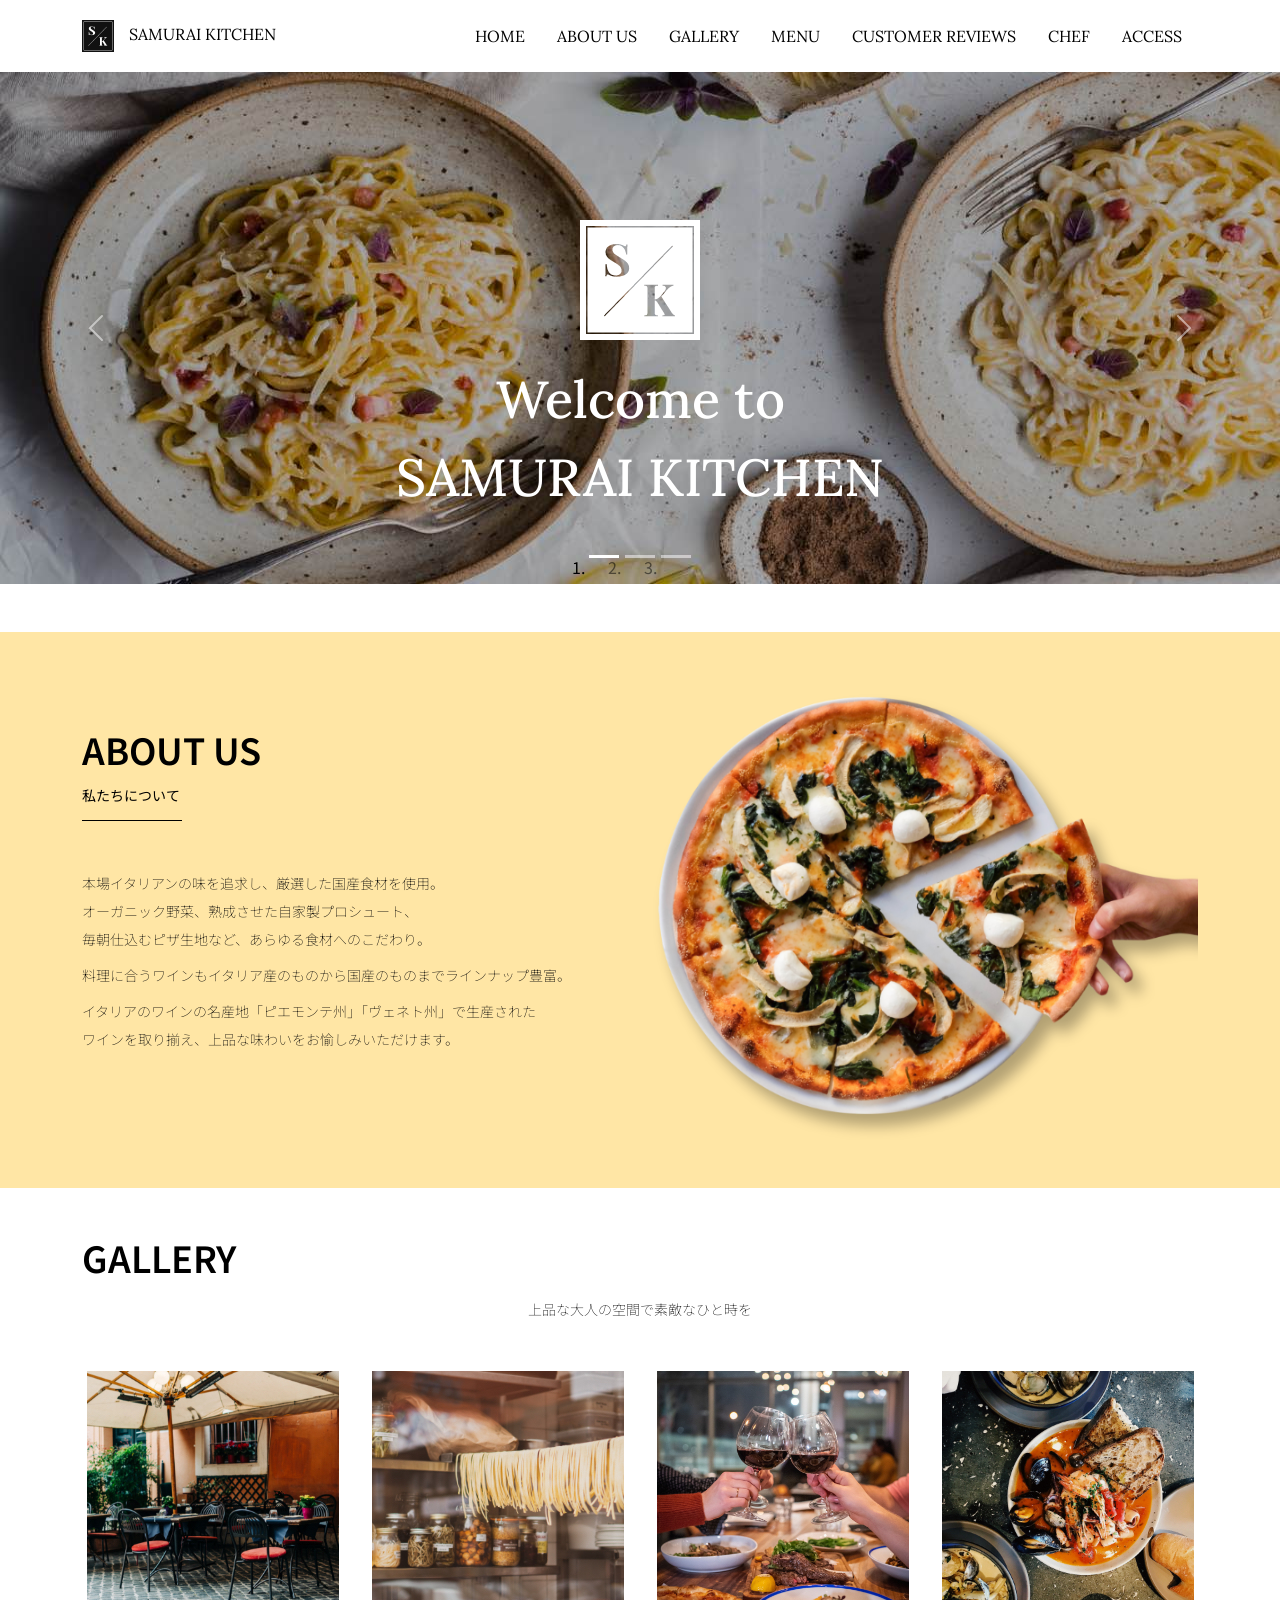
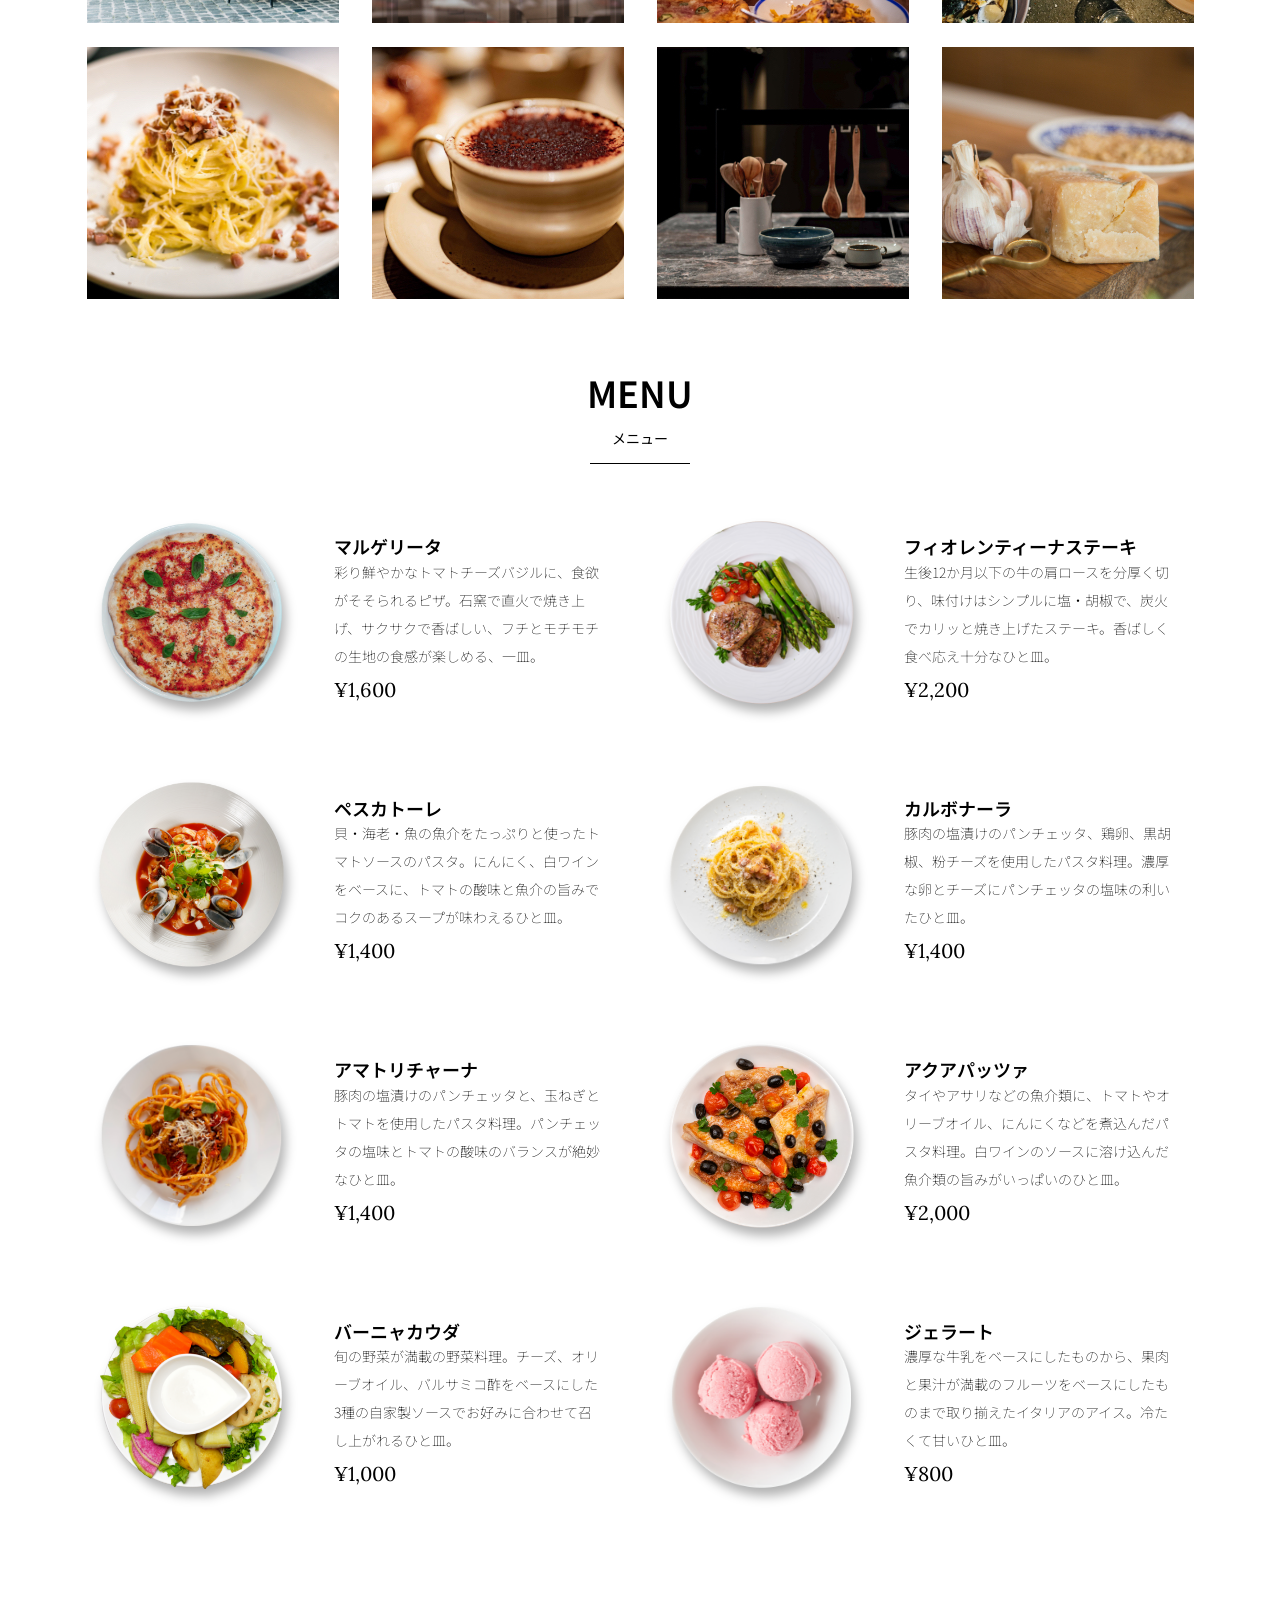
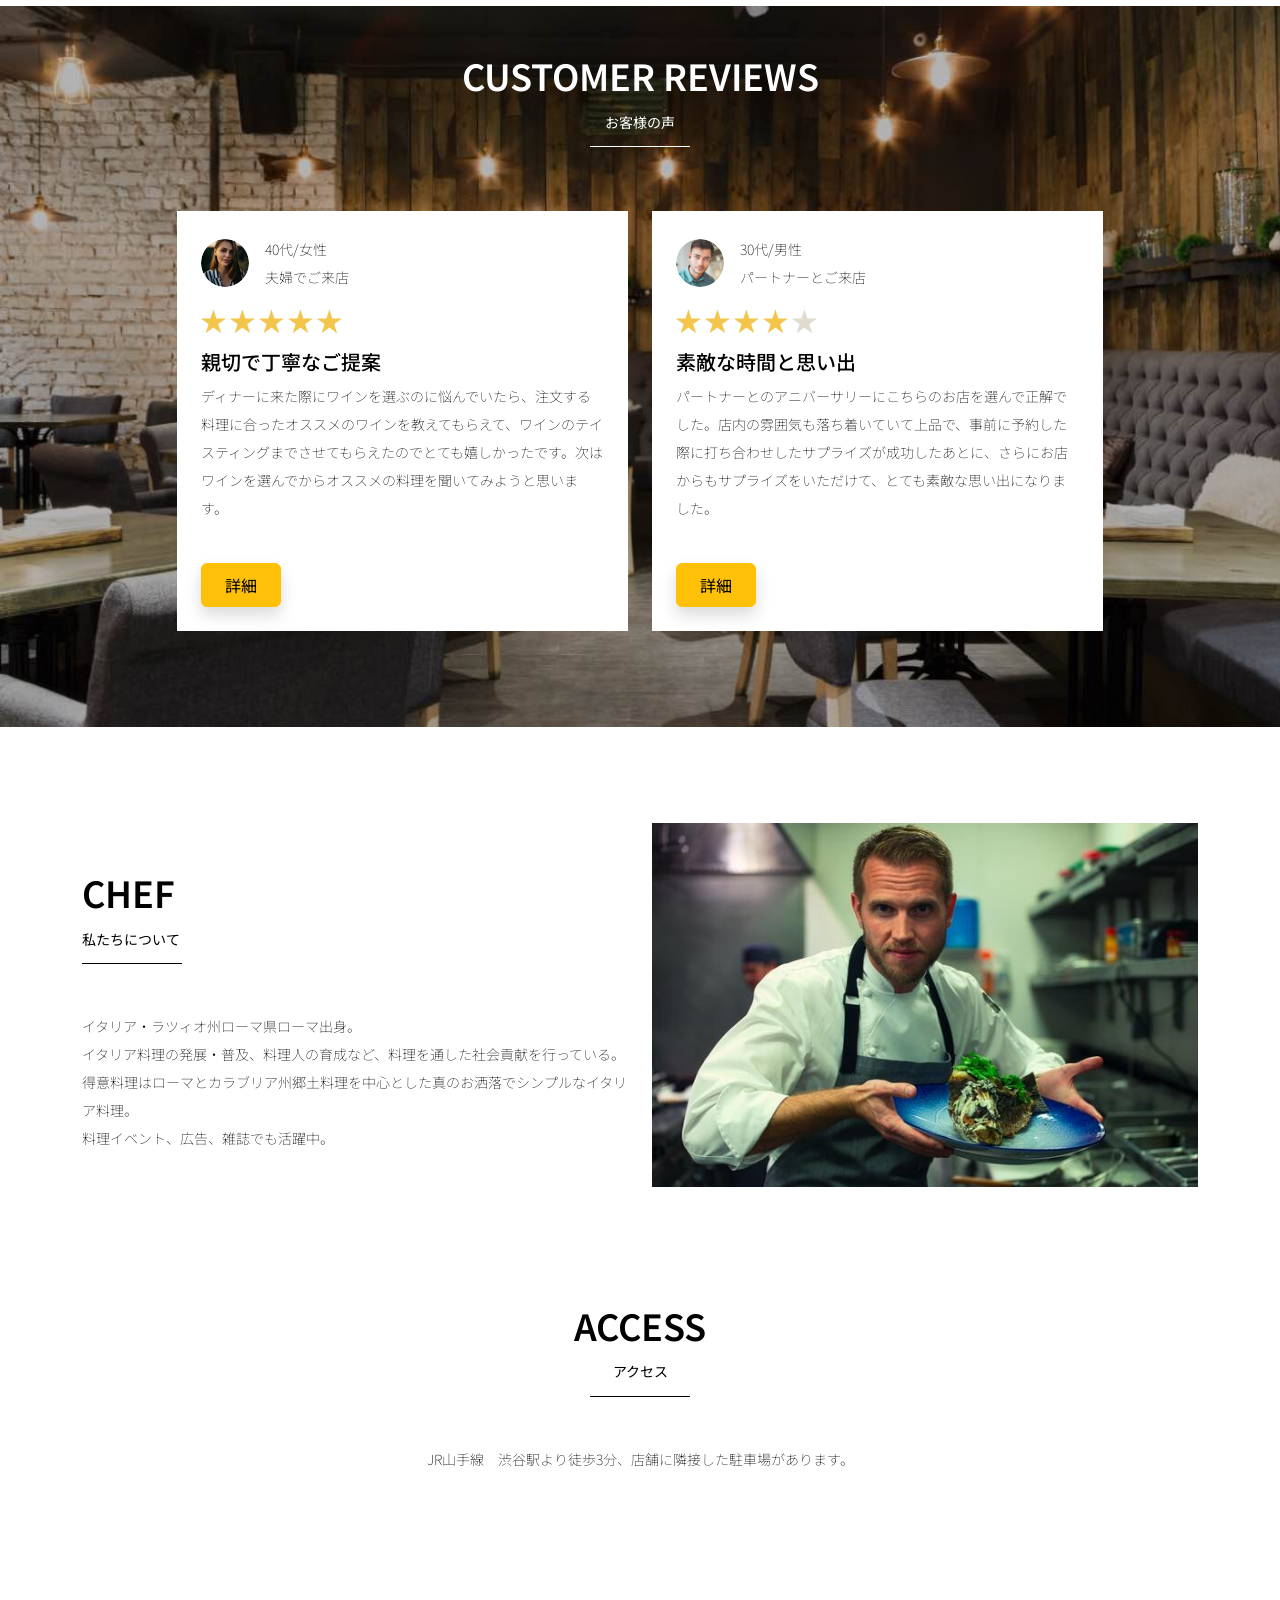
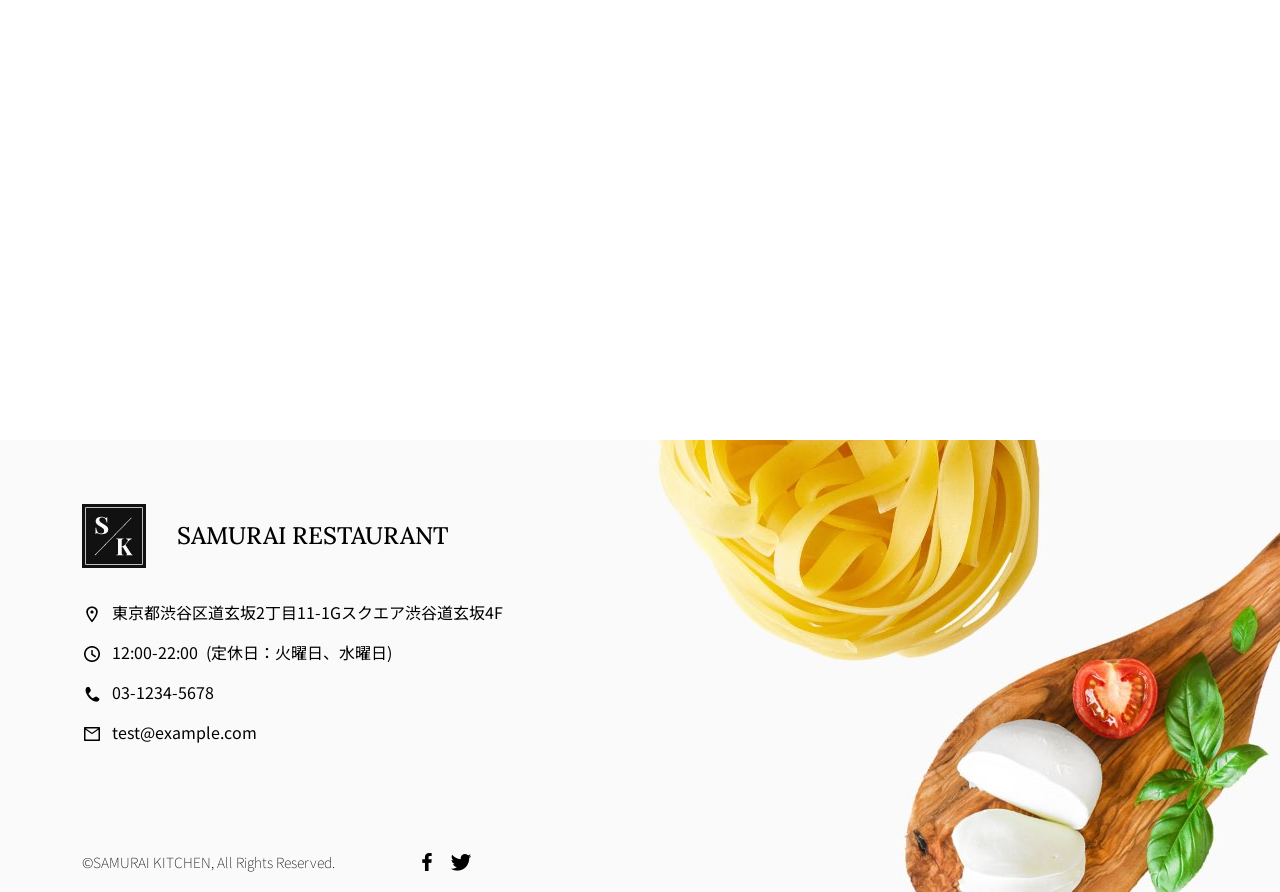
==== commit 8332516e: "Update index.html" ====
--- a/kadai_015/index.html
+++ b/kadai_015/index.html
@@ -429,7 +429,7 @@
     </section>
     <!-- ************************************************ レビューセクション終了 -->
     <!--************************************************ section chef-->
-    <section id="c">
+    <section id="chef">
 
      <!--コンテンツの中央揃え。上下方向にパディング（サイズ5）。下方向にマージン（サイズ5）。 -->
      <div class="container py-5 mb-5">
@@ -444,7 +444,7 @@
            <div class="py-5">
 
              <!-- 下方向にマージン（サイズ5） -->
-             <h2 class=" mb-5">
+            <h2 class="section_title about mb-5">
               CHEF
              </h2>
              <!-- 下方向にマージン（サイズ2） -->
@@ -462,7 +462,7 @@
          <div class="col-lg-6">
 
            <!-- 画像を配置 -->
-           <img src="img/chef.jpg" class="img-fluid" alt="pizza">
+           <img src="img/chef.jpg" class="img-fluid" alt="chef">
          </div>
        </div>
      </div>
--- a/kadai_015/stylesheet/style.css
+++ b/kadai_015/stylesheet/style.css
@@ -224,11 +224,11 @@
 }
 
 /*----------------------------------------------chef--*/
- .c::after {
+ .chef::after {
   content: "シェフ";
 }
 
-.c {
+.chef {
   background-color:  #fdf5e6;
 }
 
@@ -305,4 +305,4 @@
     margin: 0;
     line-height: 35px;
   }
-}+}
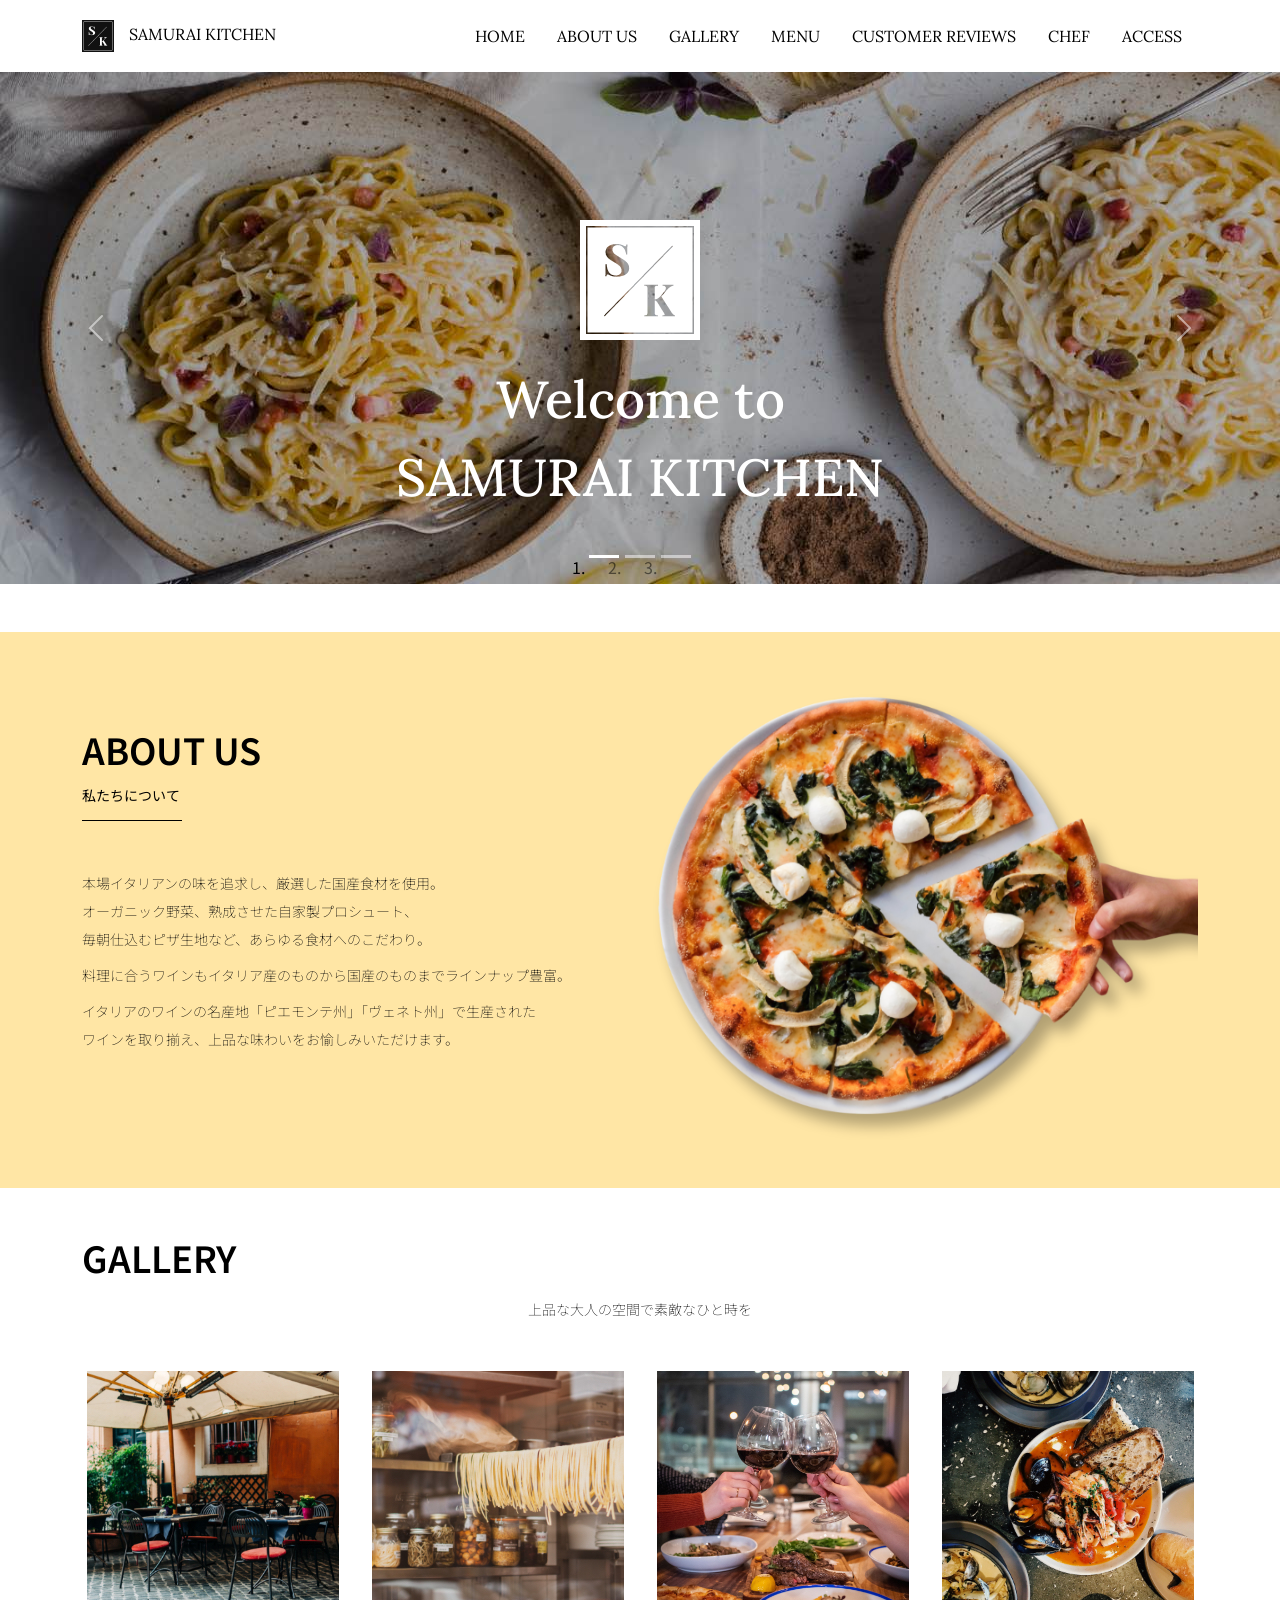
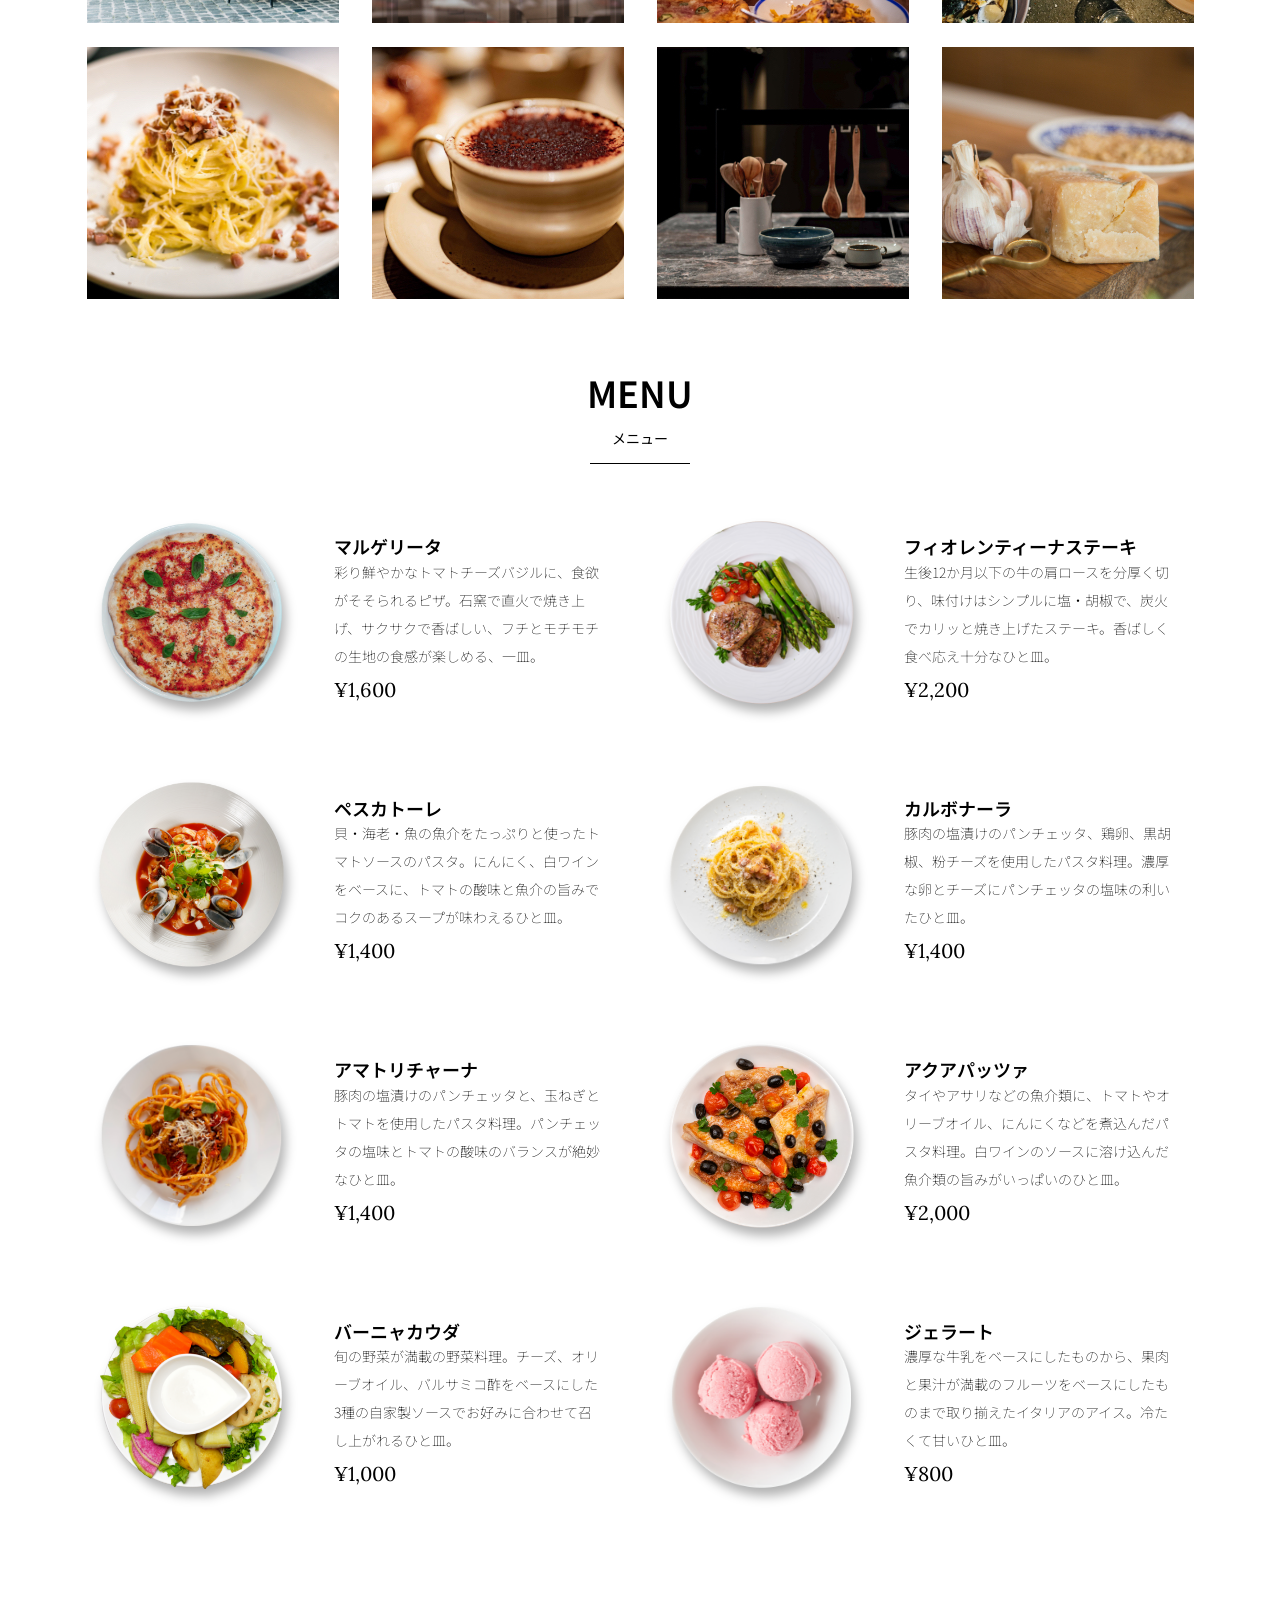
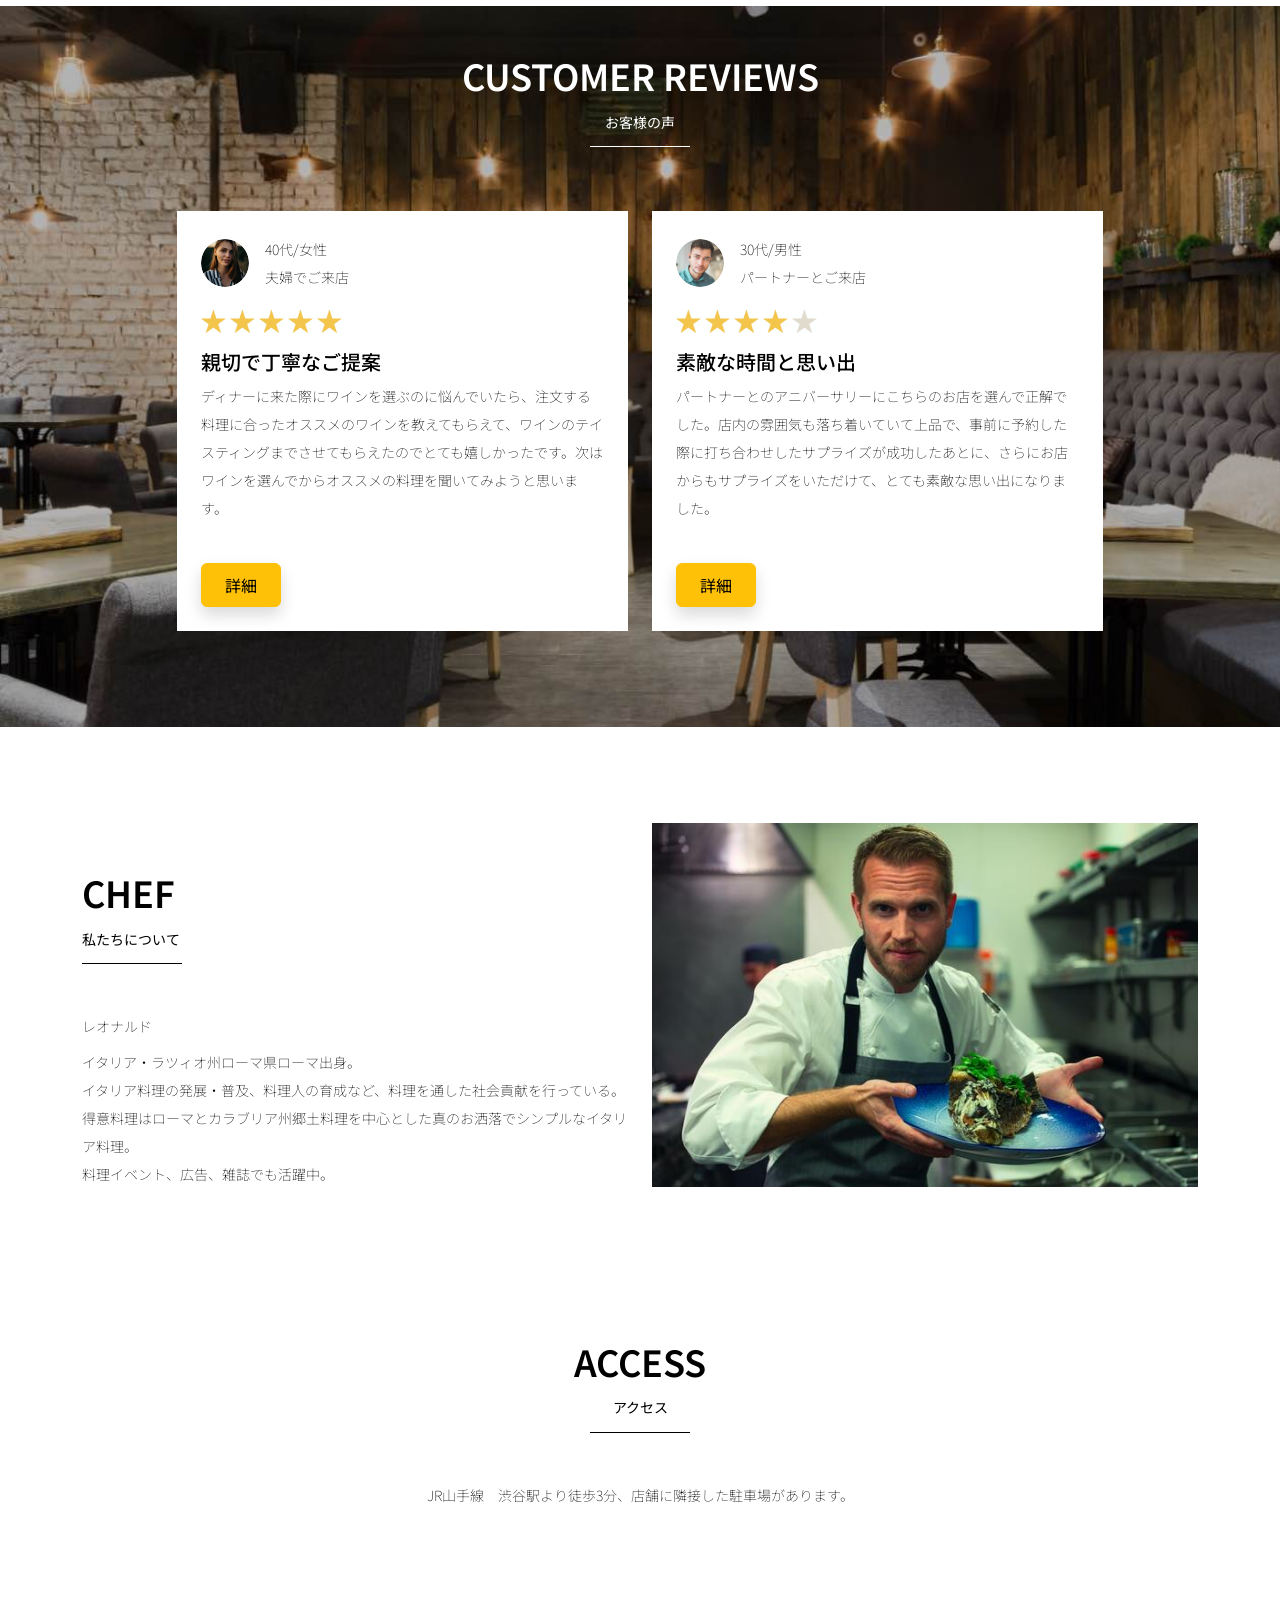
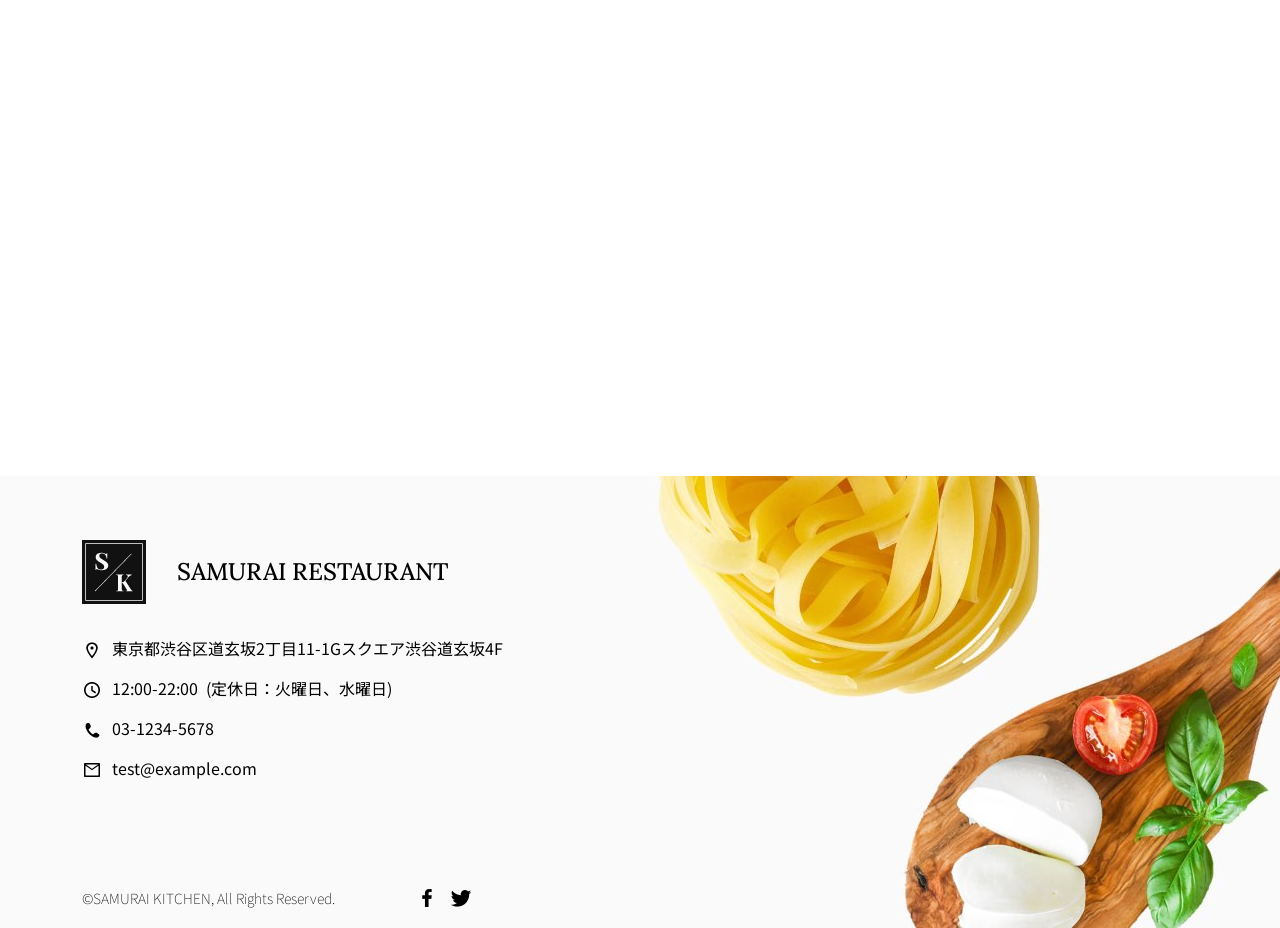
==== commit 0257779c: "Update index.html" ====
--- a/kadai_015/index.html
+++ b/kadai_015/index.html
@@ -447,6 +447,9 @@
             <h2 class="section_title about mb-5">
               CHEF
              </h2>
+              <p class="mb-2">
+                レオナルド
+                 </p>
              <!-- 下方向にマージン（サイズ2） -->
              <p class="mb-2">
                イタリア・ラツィオ州ローマ県ローマ出身。<br>
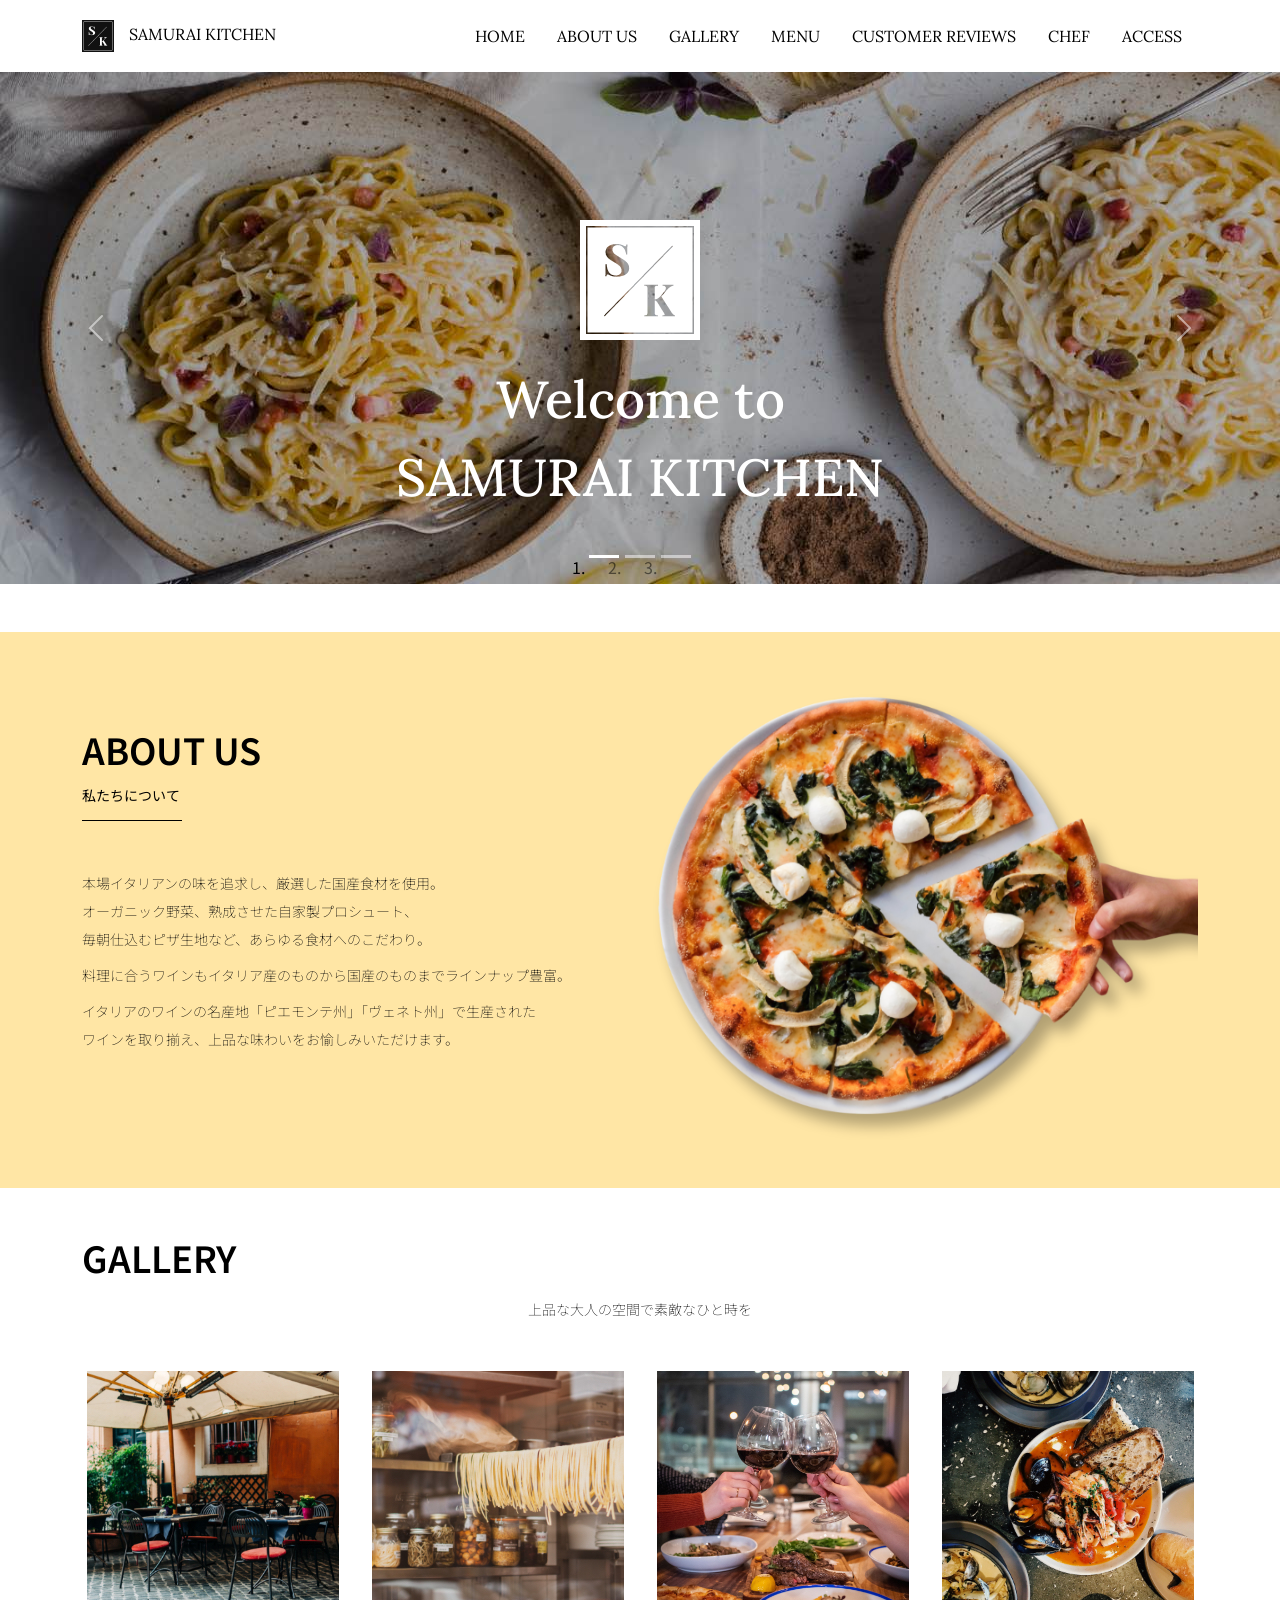
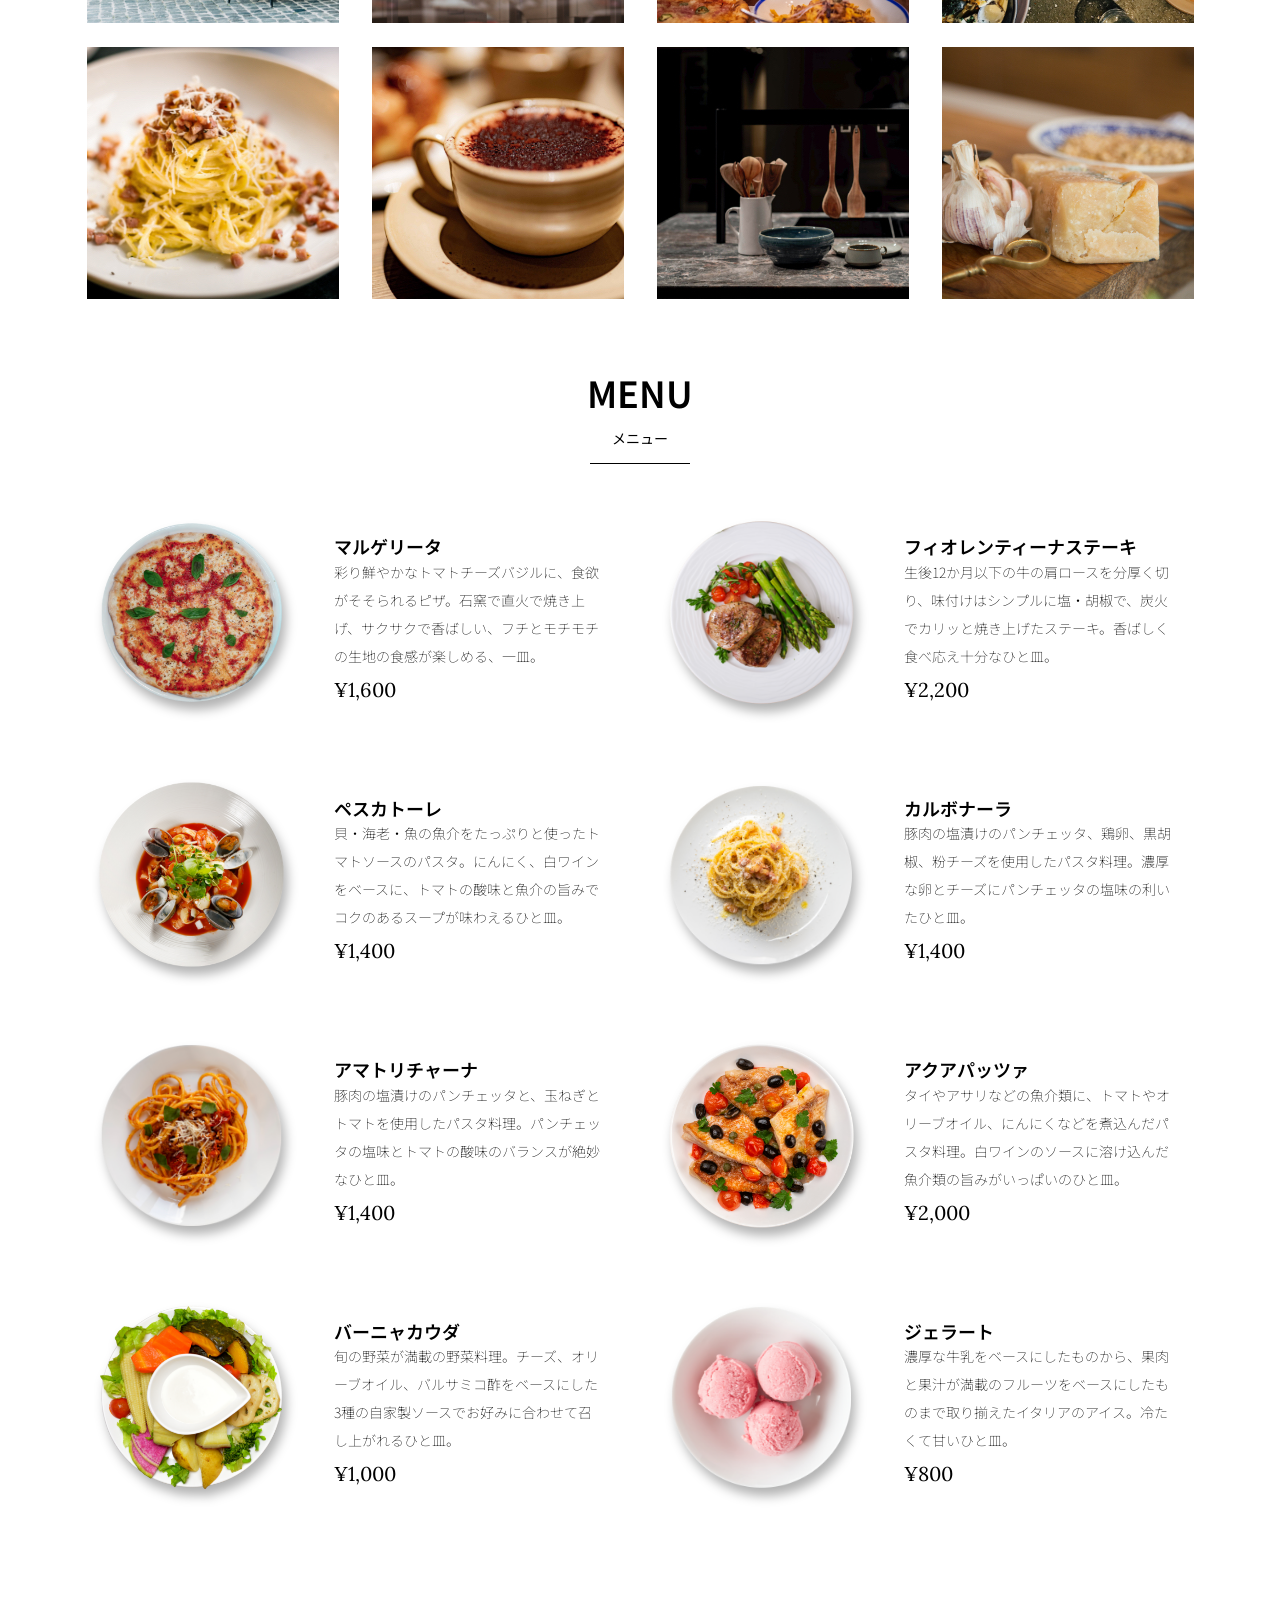
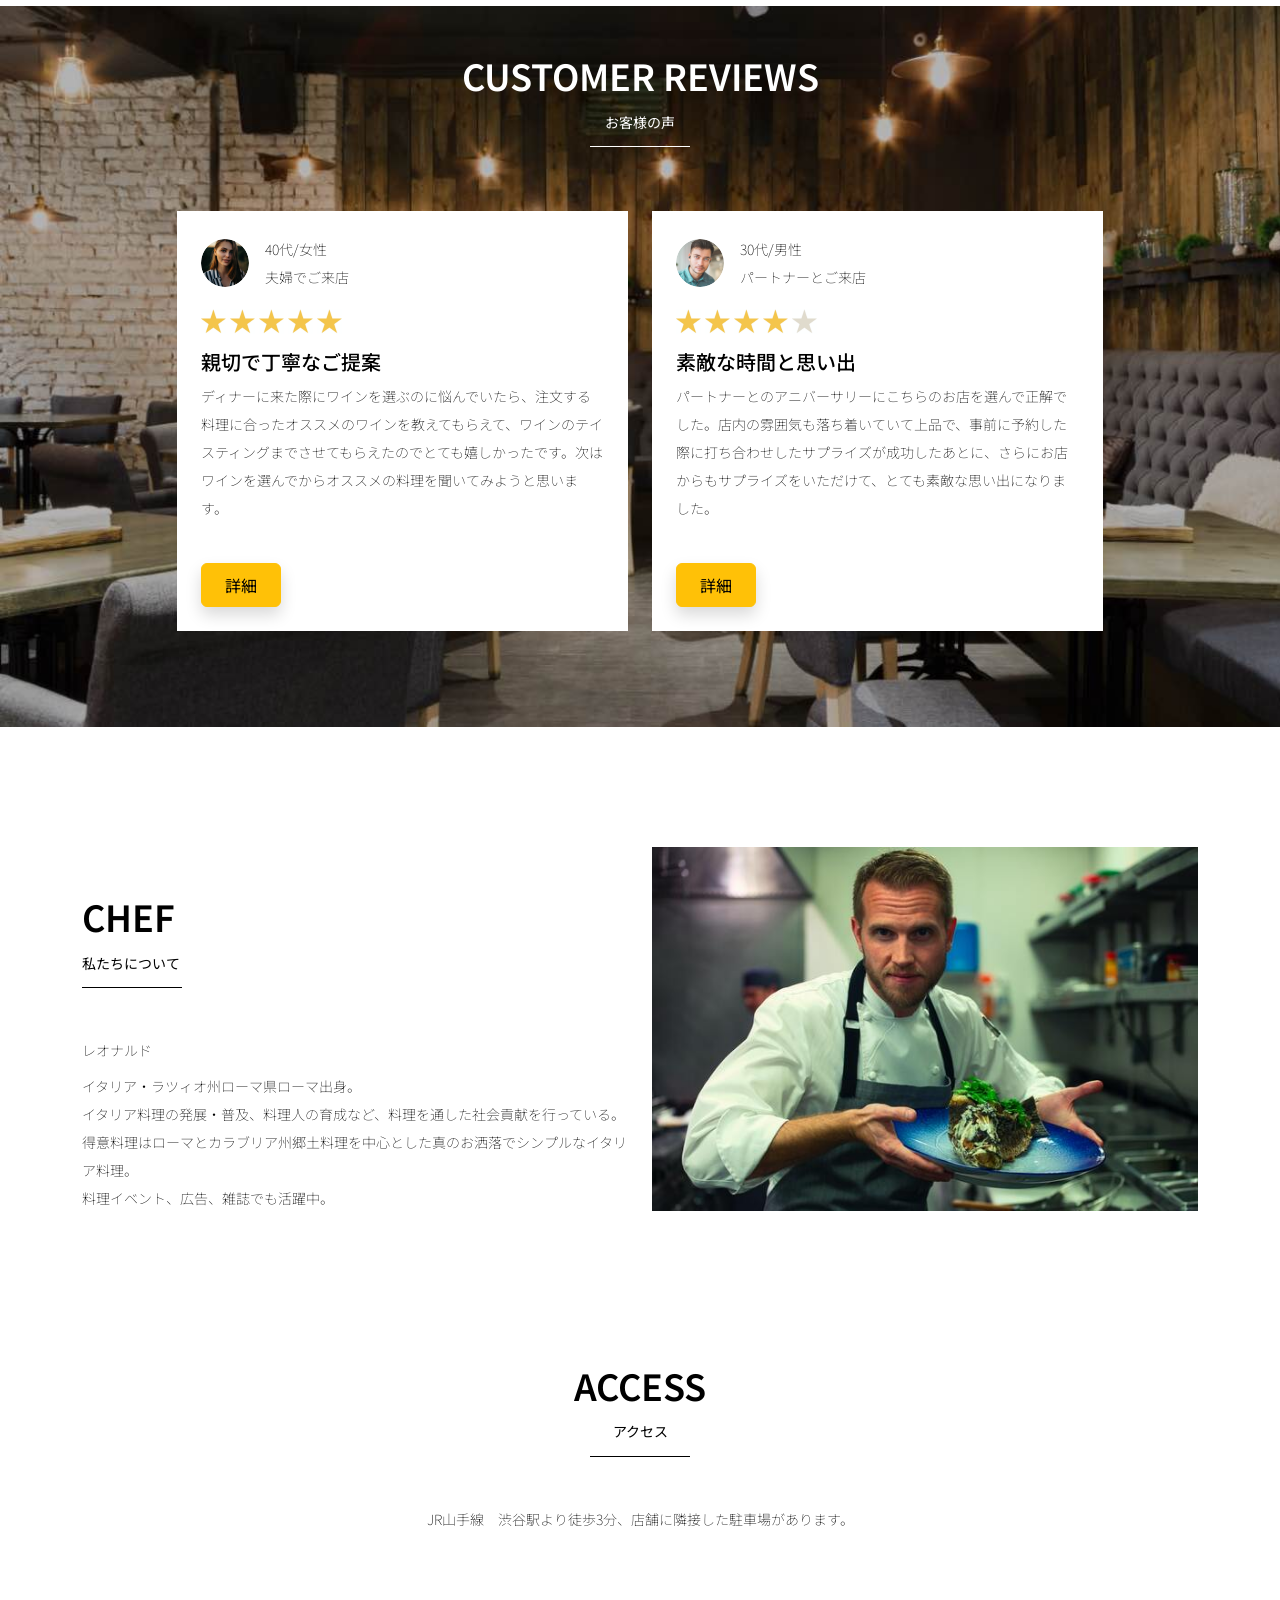
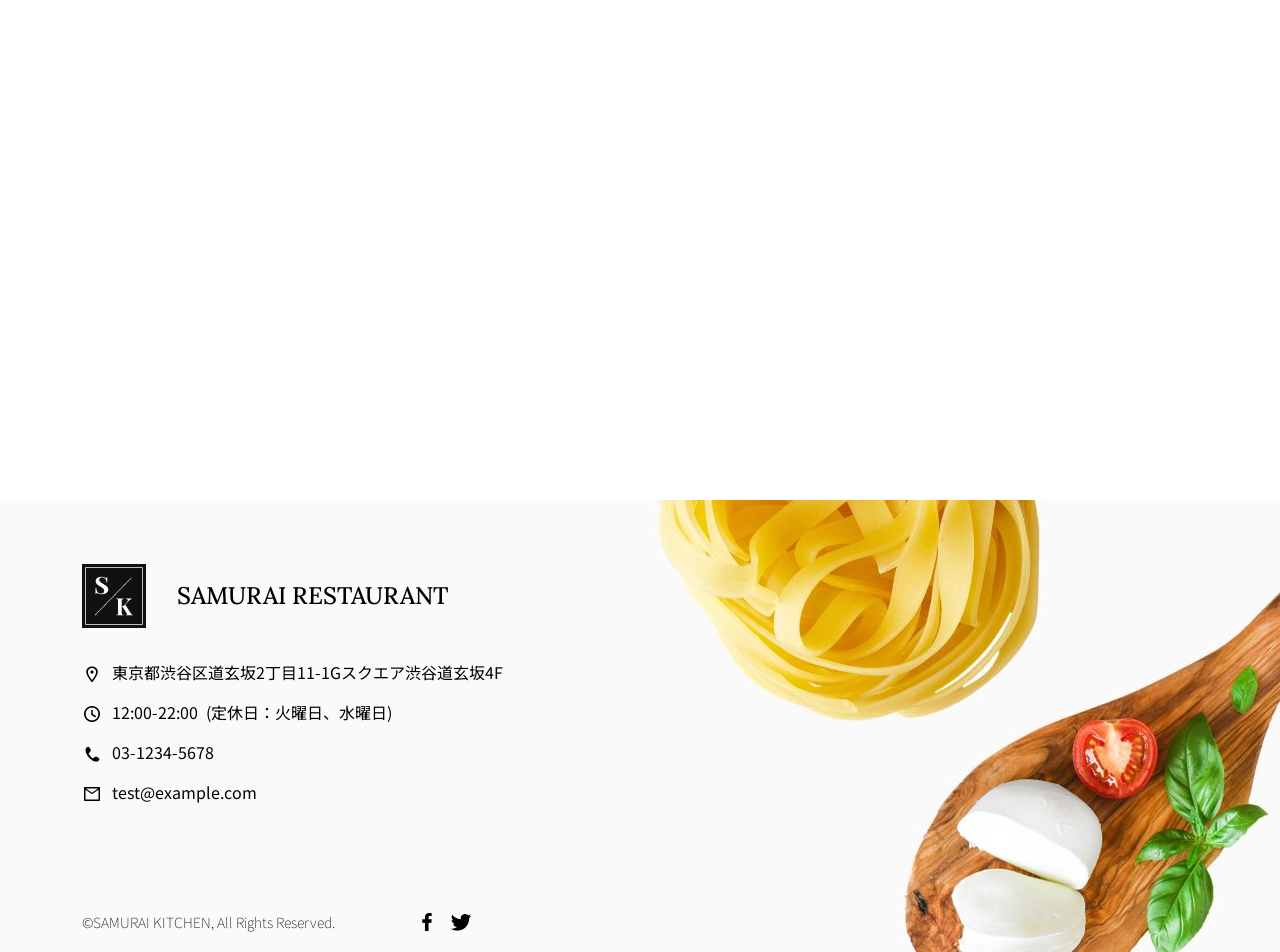
==== commit 08e12beb: "Update index.html" ====
--- a/kadai_015/index.html
+++ b/kadai_015/index.html
@@ -430,7 +430,7 @@
     <!-- ************************************************ レビューセクション終了 -->
     <!--************************************************ section chef-->
     <section id="chef">
-
+　　　<section class="chef_section">
      <!--コンテンツの中央揃え。上下方向にパディング（サイズ5）。下方向にマージン（サイズ5）。 -->
      <div class="container py-5 mb-5">
 
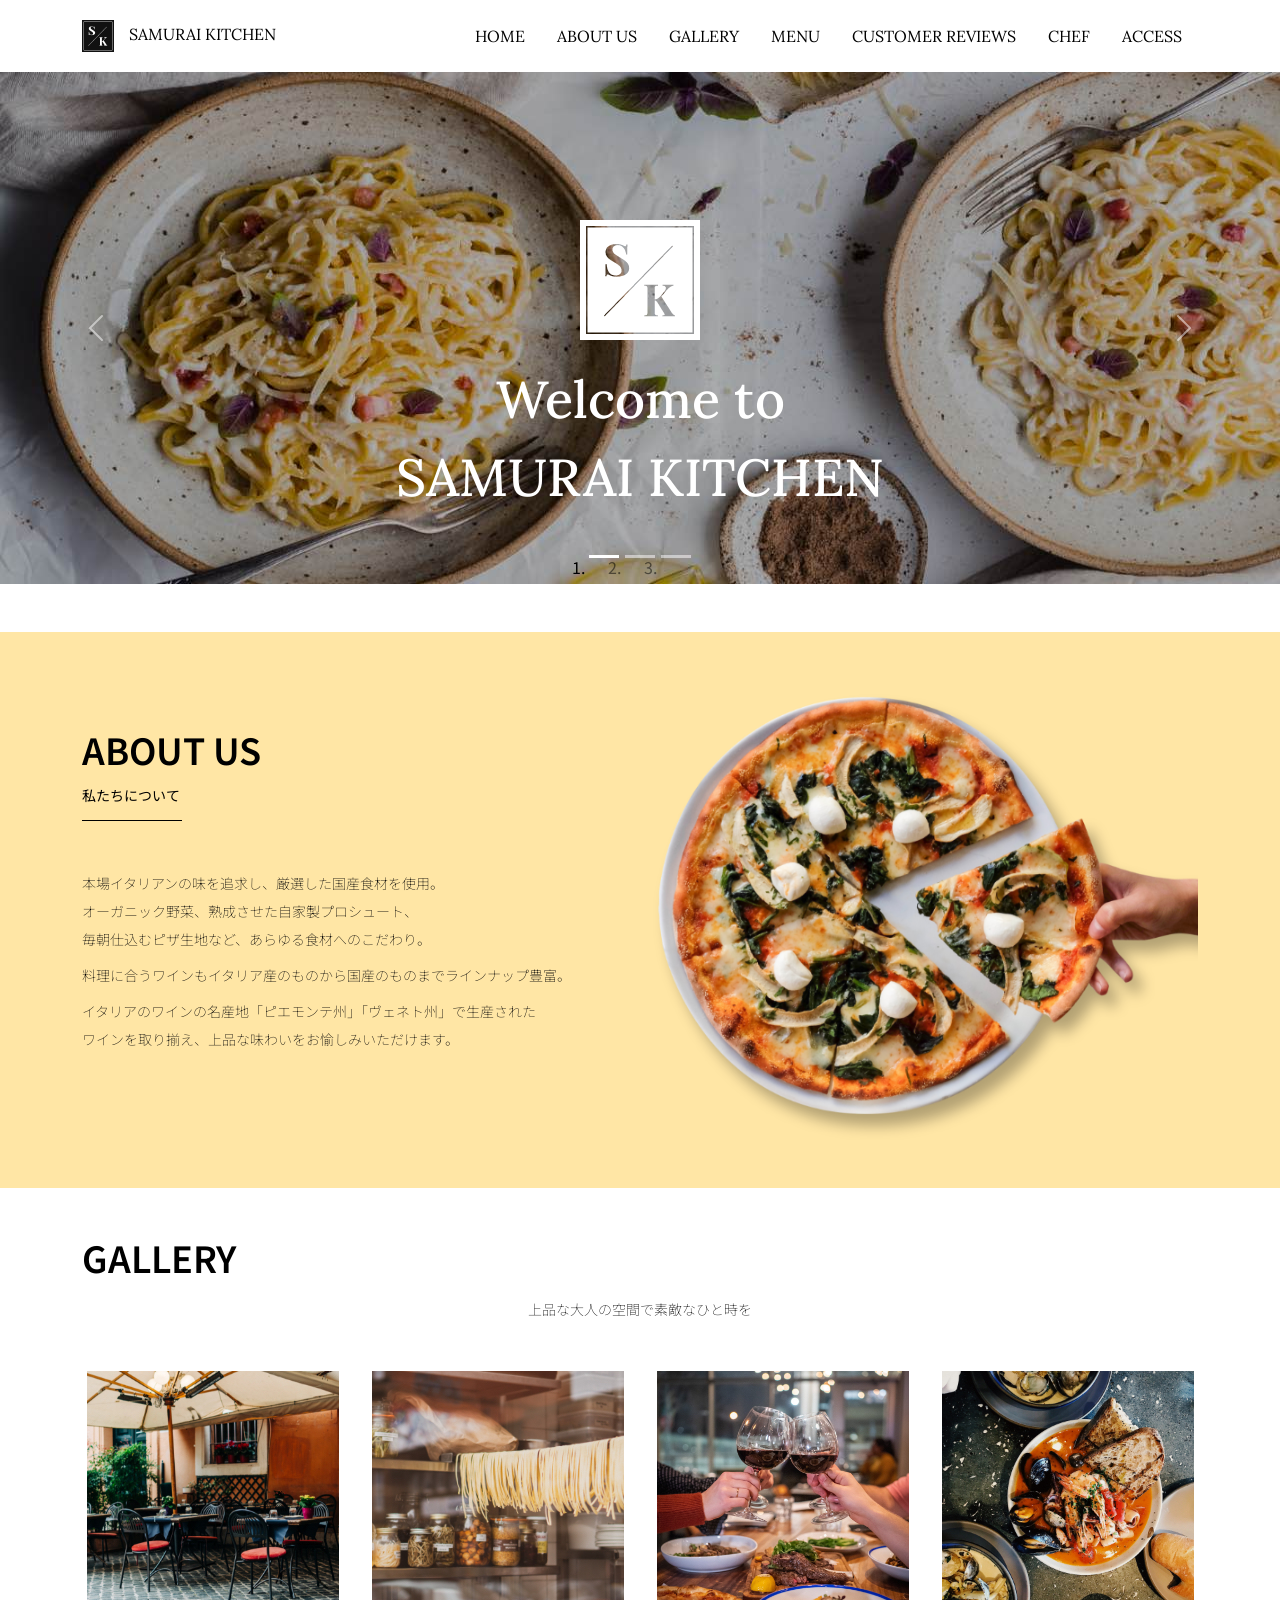
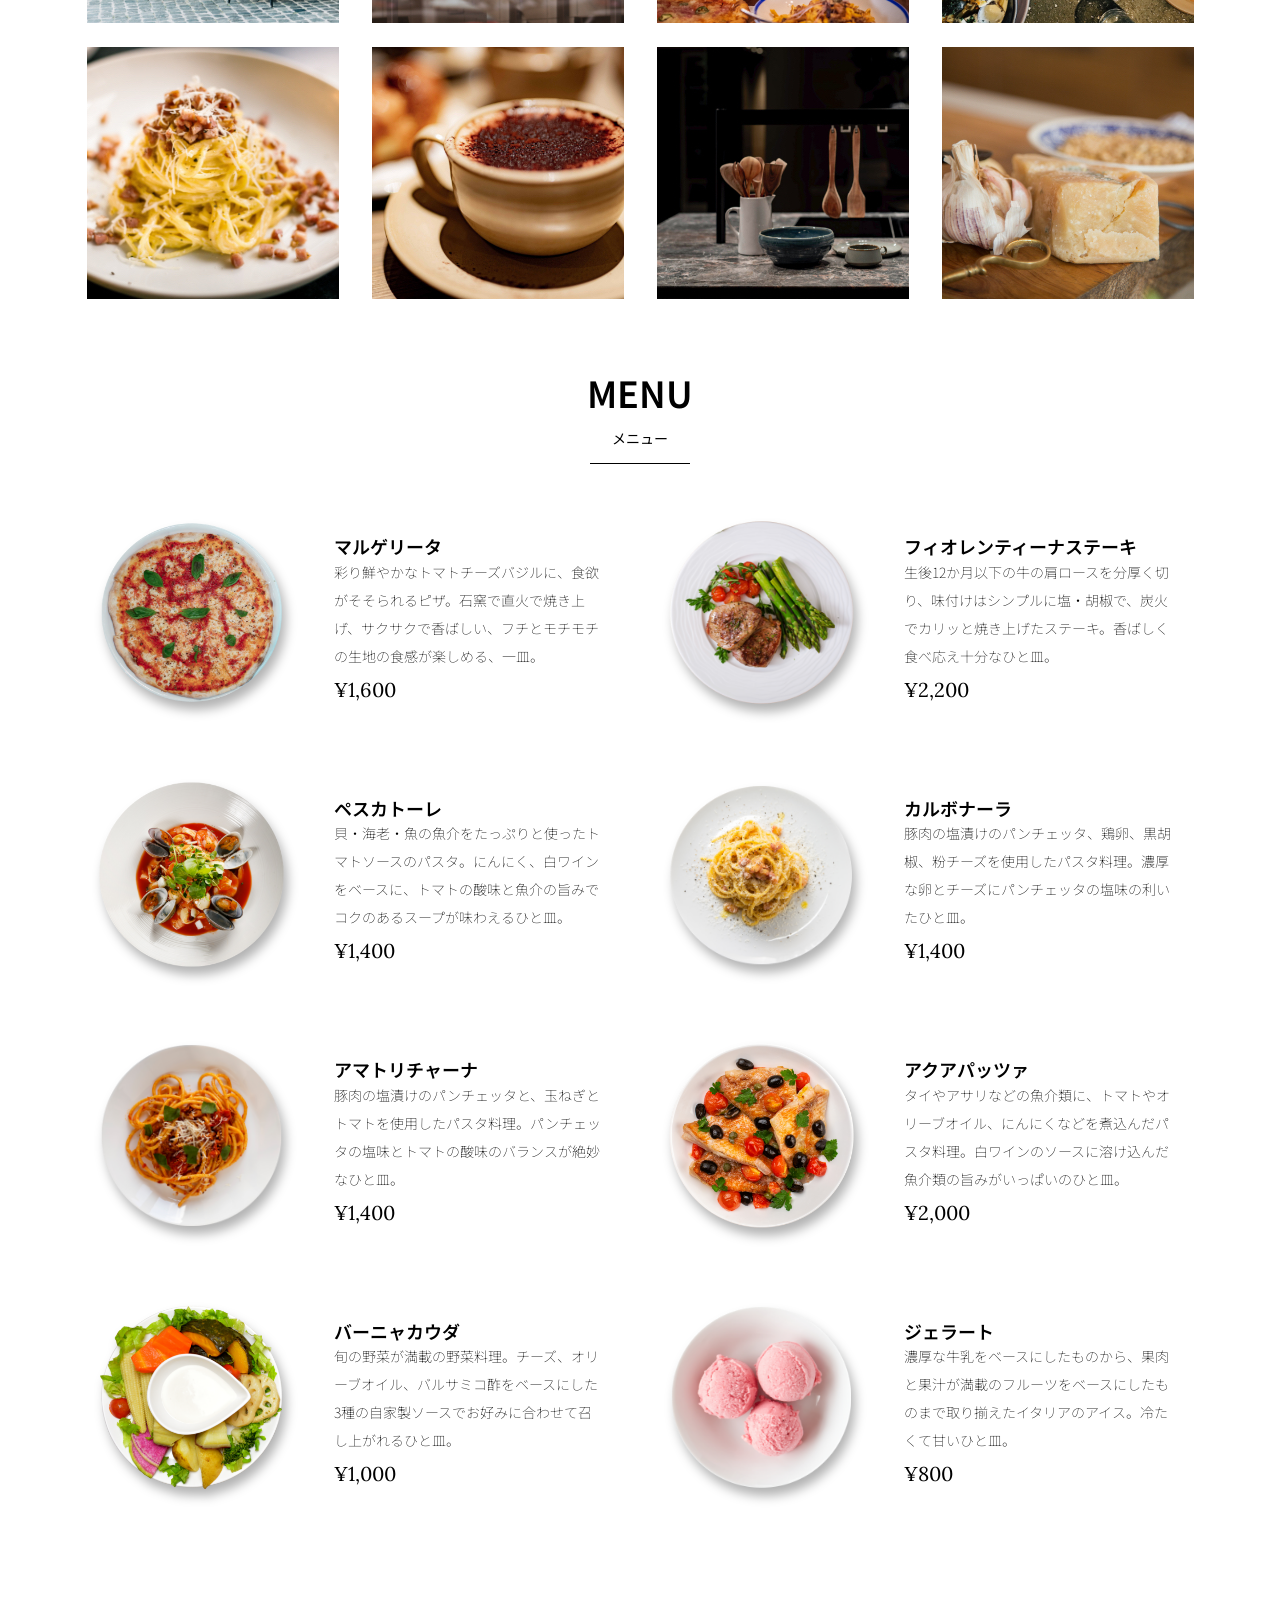
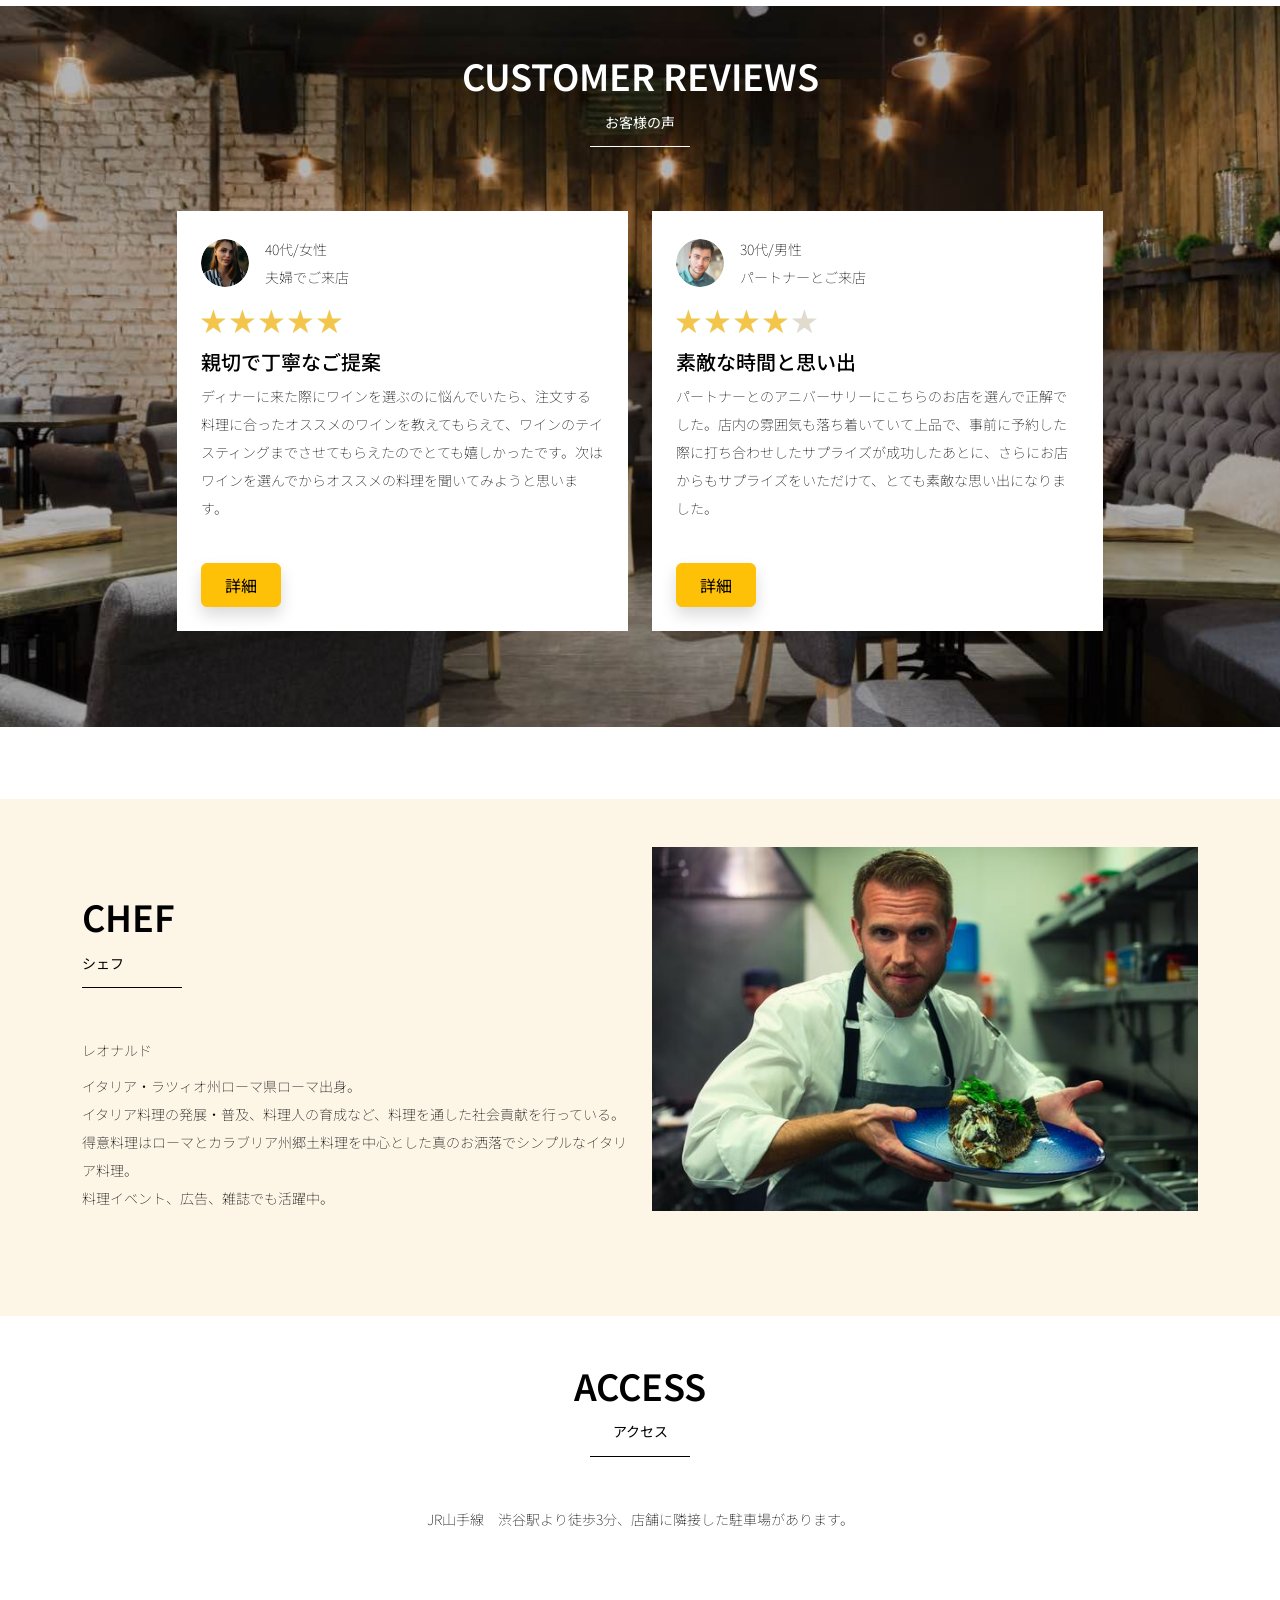
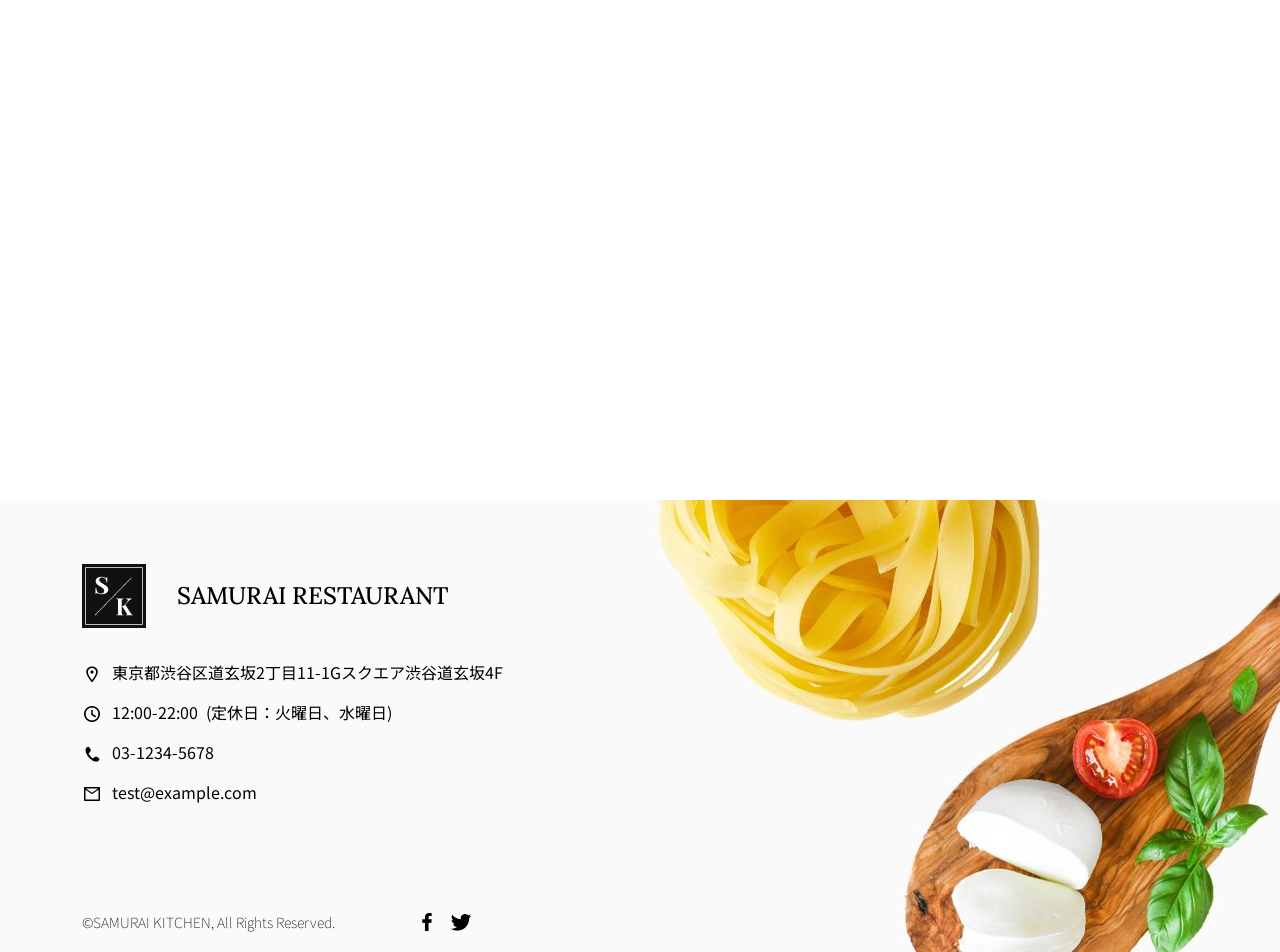
==== commit 5307109f: "Update index.html" ====
--- a/kadai_015/index.html
+++ b/kadai_015/index.html
@@ -444,7 +444,7 @@
            <div class="py-5">
 
              <!-- 下方向にマージン（サイズ5） -->
-            <h2 class="section_title about mb-5">
+            <h2 class="section_title chef mb-5">
               CHEF
              </h2>
               <p class="mb-2">
--- a/kadai_015/stylesheet/style.css
+++ b/kadai_015/stylesheet/style.css
@@ -228,7 +228,7 @@
   content: "シェフ";
 }
 
-.chef {
+.chef_section {
   background-color:  #fdf5e6;
 }
 
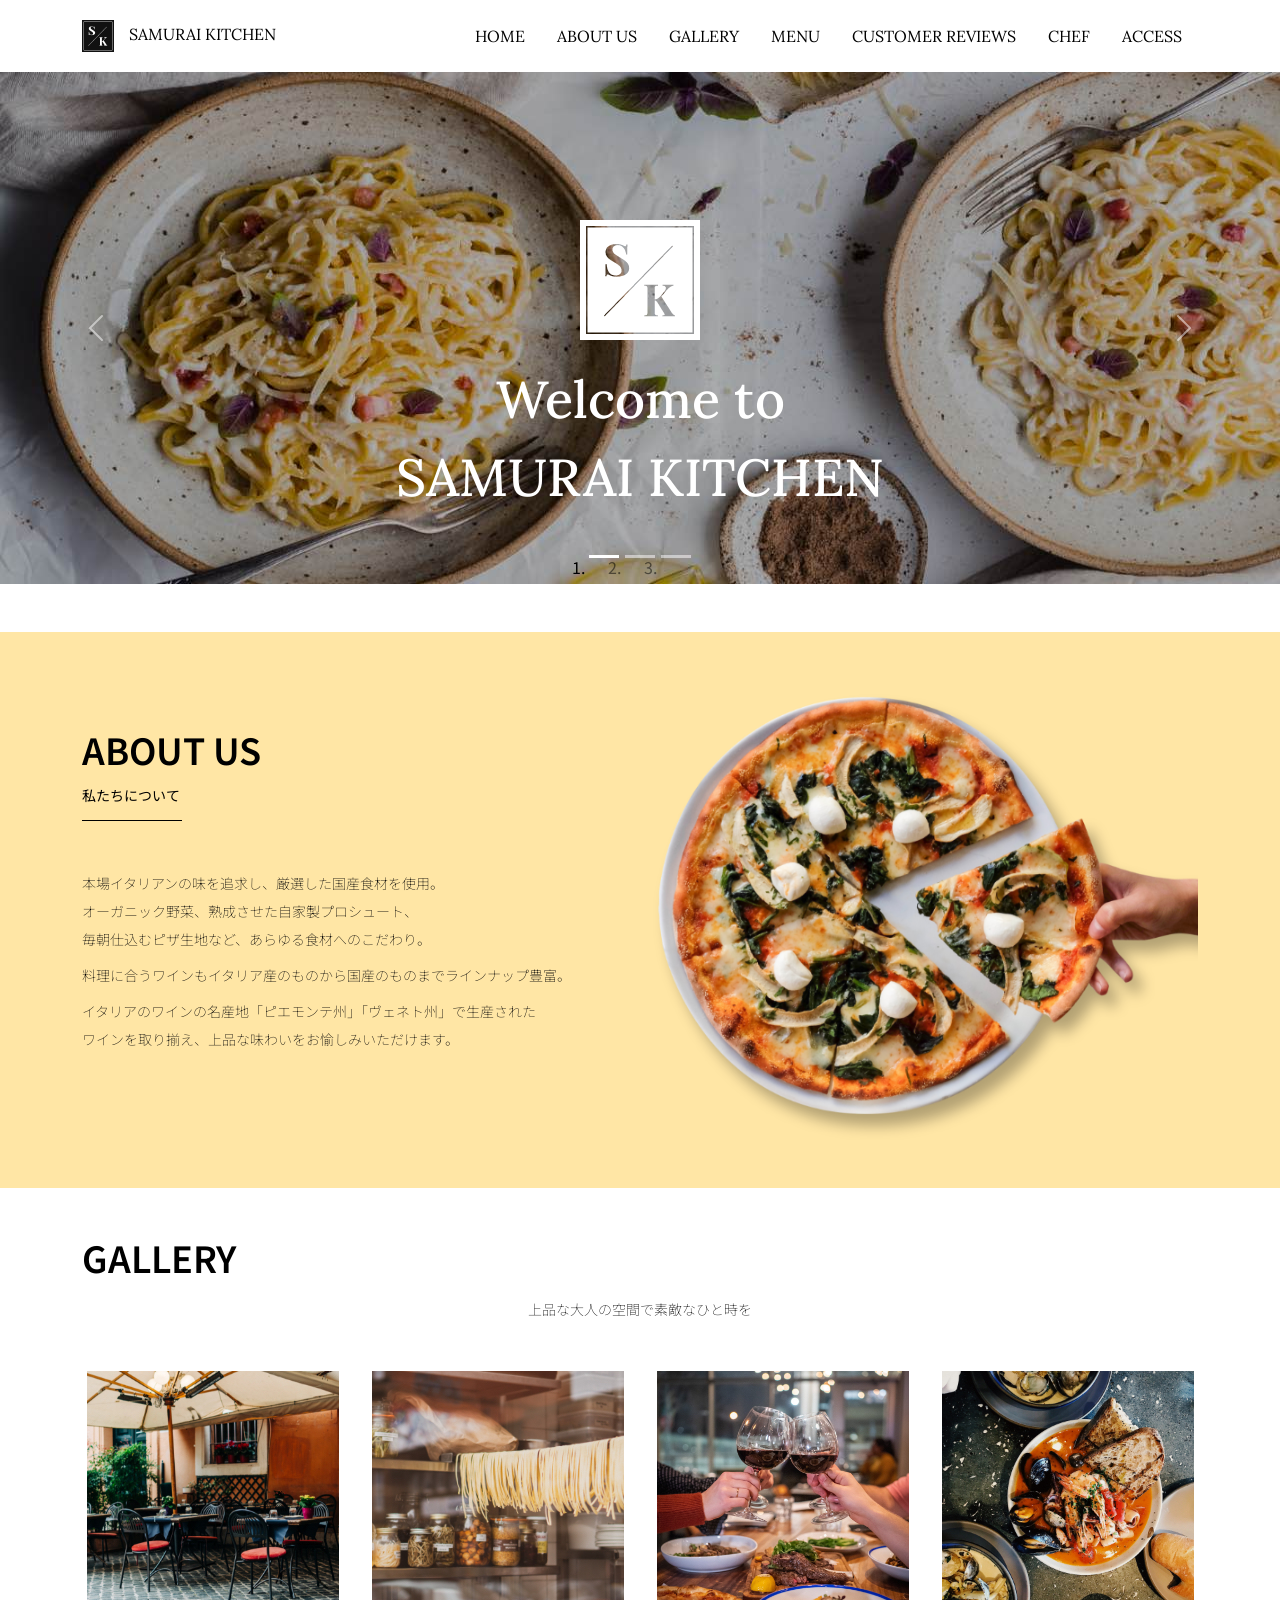
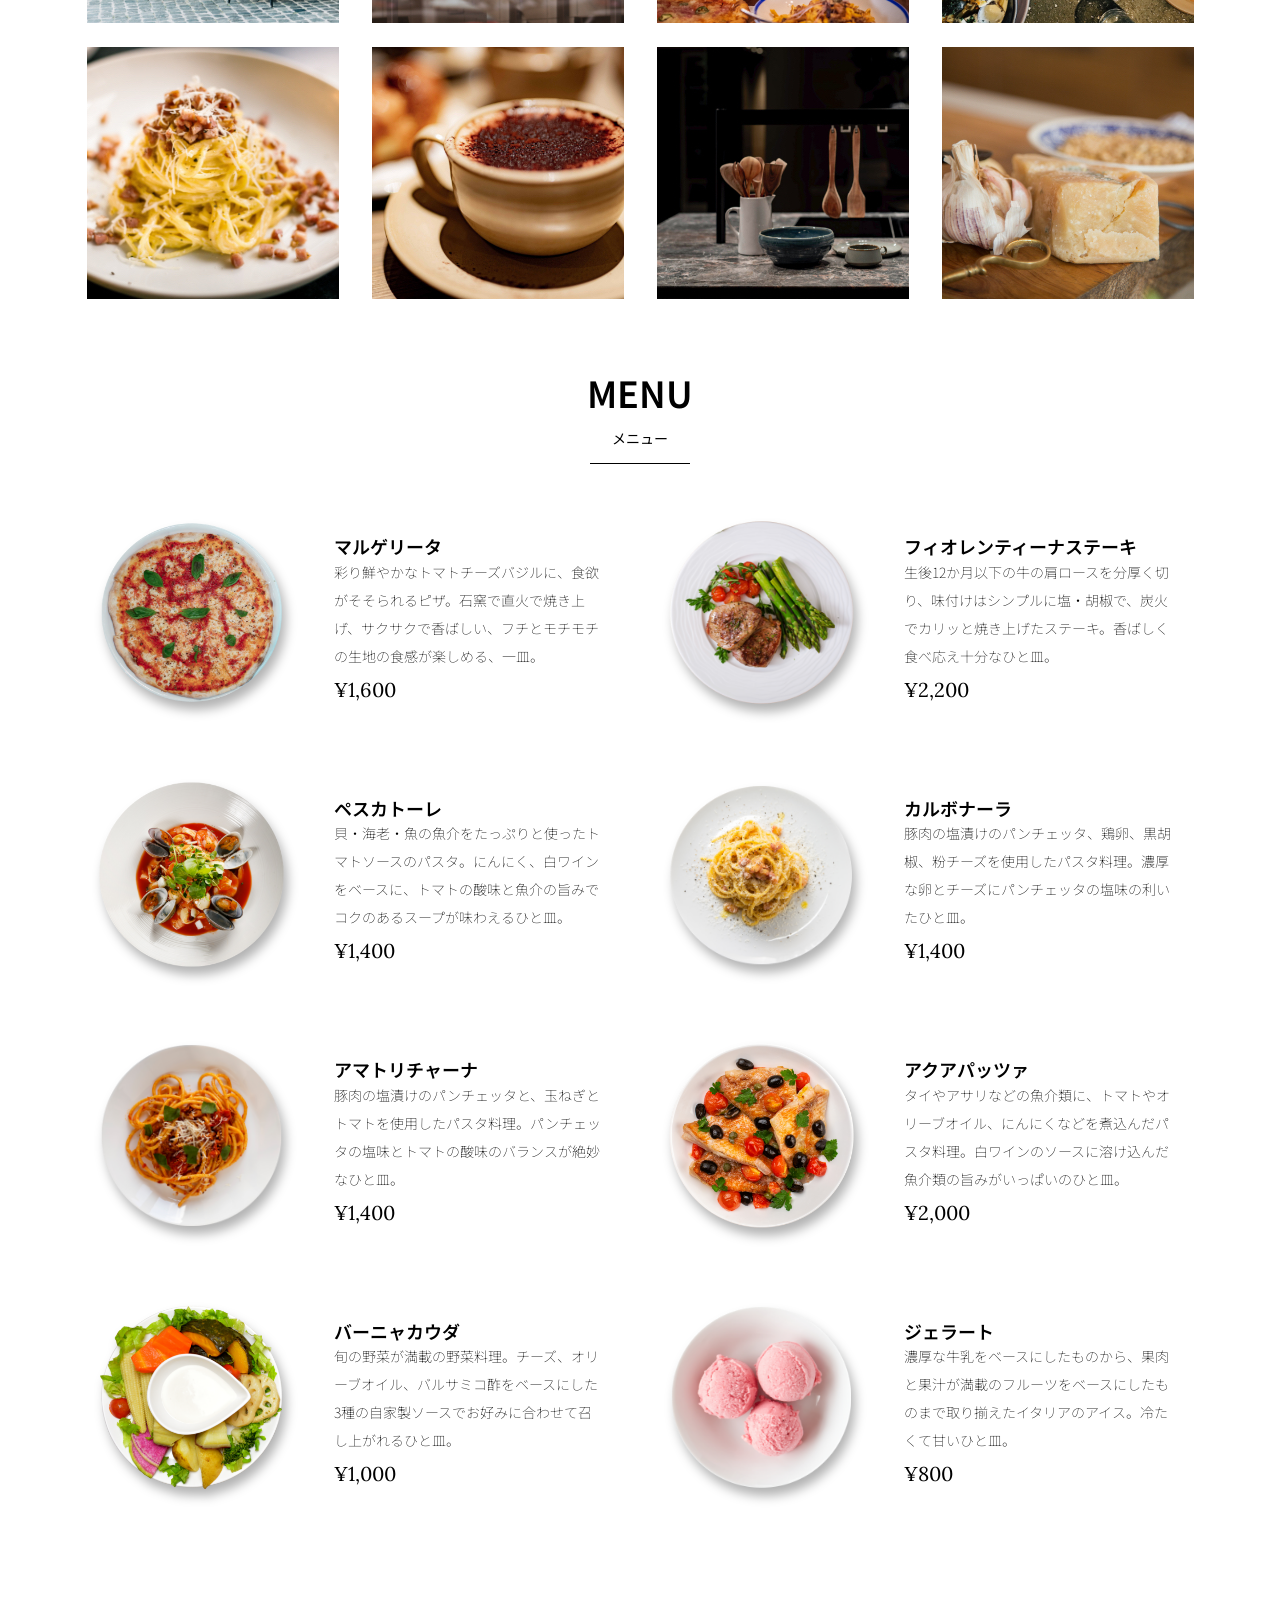
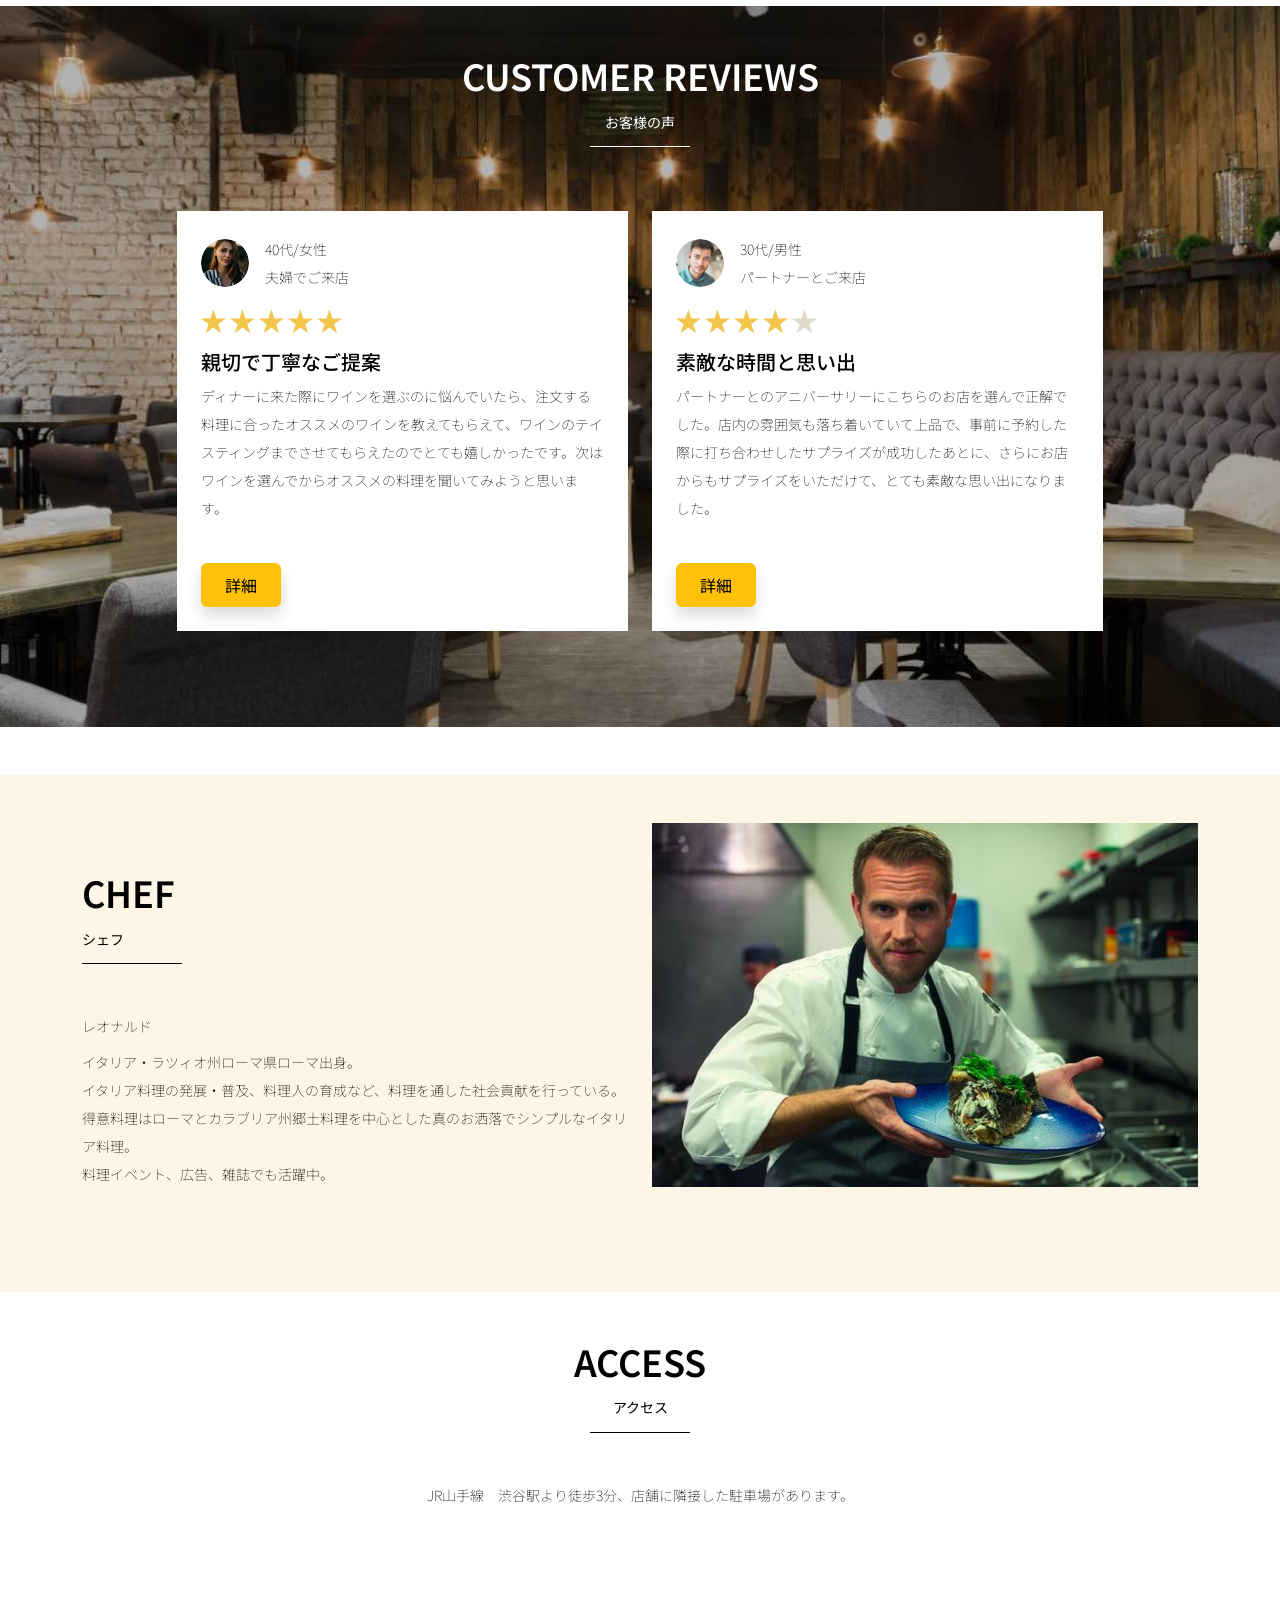
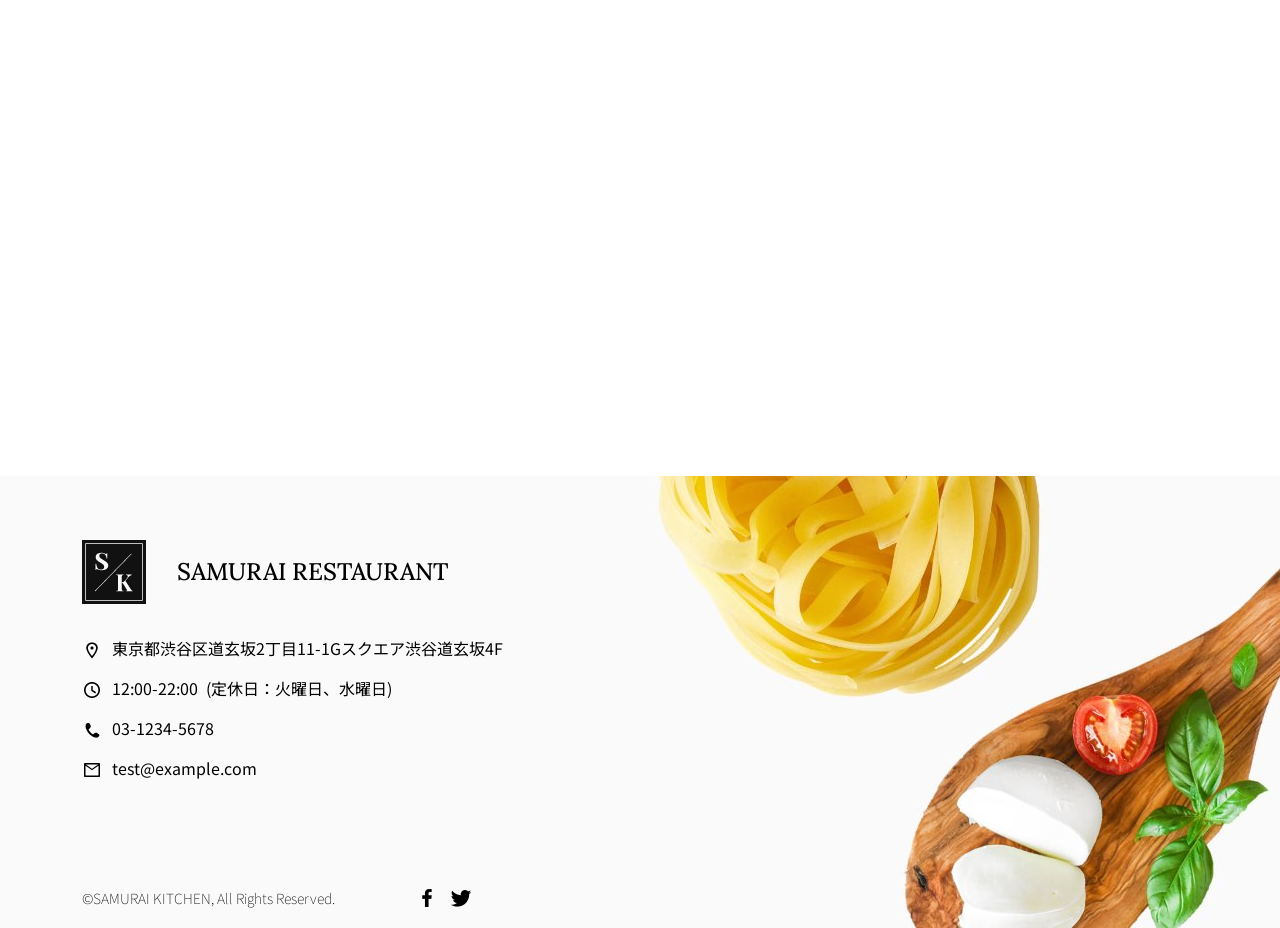
==== commit 4b206253: "Update index.html" ====
--- a/kadai_015/index.html
+++ b/kadai_015/index.html
@@ -429,48 +429,53 @@
     </section>
     <!-- ************************************************ レビューセクション終了 -->
     <!--************************************************ section chef-->
-    <section id="chef">
-　　　<section class="chef_section">
-     <!--コンテンツの中央揃え。上下方向にパディング（サイズ5）。下方向にマージン（サイズ5）。 -->
-     <div class="container py-5 mb-5">
-
-       <!-- rowクラス（行） -->
-       <div class="row">
-
-         <!-- 左側カラム（6/12分割） -->
-         <div class="col-lg-6 text-left">
-
-           <!-- 上下方向にパディング（サイズ5） -->
-           <div class="py-5">
-
-             <!-- 下方向にマージン（サイズ5） -->
+  <section id="chef">
+  <div class="chef_section">
+
+    <!-- コンテンツの中央揃え。上下方向にパディング（サイズ5）。下方向にマージン（サイズ5）。 -->
+    <div class="container py-5 mb-5">
+
+      <!-- rowクラス（行） -->
+      <div class="row">
+
+        <!-- 左側カラム（6/12分割） -->
+        <div class="col-lg-6 text-left">
+
+          <!-- 上下方向にパディング（サイズ5） -->
+          <div class="py-5">
+
+            <!-- 下方向にマージン（サイズ5） -->
             <h2 class="section_title chef mb-5">
               CHEF
-             </h2>
-              <p class="mb-2">
-                レオナルド
-                 </p>
-             <!-- 下方向にマージン（サイズ2） -->
-             <p class="mb-2">
-               イタリア・ラツィオ州ローマ県ローマ出身。<br>
-               イタリア料理の発展・普及、料理人の育成など、料理を通した社会貢献を行っている。<br>
-               得意料理はローマとカラブリア州郷土料理を中心とした真のお洒落でシンプルなイタリア料理。<br>
-               料理イベント、広告、雑誌でも活躍中。
-             </p>
-             
-           </div>
-         </div>
-
-         <!-- 右側カラム（6/12分割） -->
-         <div class="col-lg-6">
-
-           <!-- 画像を配置 -->
-           <img src="img/chef.jpg" class="img-fluid" alt="chef">
-         </div>
-       </div>
-     </div>
-
-      </section>
+            </h2>
+
+            <p class="mb-2">
+              レオナルド
+            </p>
+
+            <!-- 下方向にマージン（サイズ2） -->
+            <p class="mb-2">
+              イタリア・ラツィオ州ローマ県ローマ出身。<br>
+              イタリア料理の発展・普及、料理人の育成など、料理を通した社会貢献を行っている。<br>
+              得意料理はローマとカラブリア州郷土料理を中心とした真のお洒落でシンプルなイタリア料理。<br>
+              料理イベント、広告、雑誌でも活躍中。
+            </p>
+
+          </div>
+        </div>
+
+        <!-- 右側カラム（6/12分割） -->
+        <div class="col-lg-6">
+
+          <!-- 画像を配置 -->
+          <img src="img/chef.jpg" class="img-fluid" alt="chef">
+
+        </div>
+      </div>
+    </div>
+
+  </div>
+</section>
     <!-- ************************************************ アクセスセクション開始 -->
     <section id="access">
 <div class="container">
